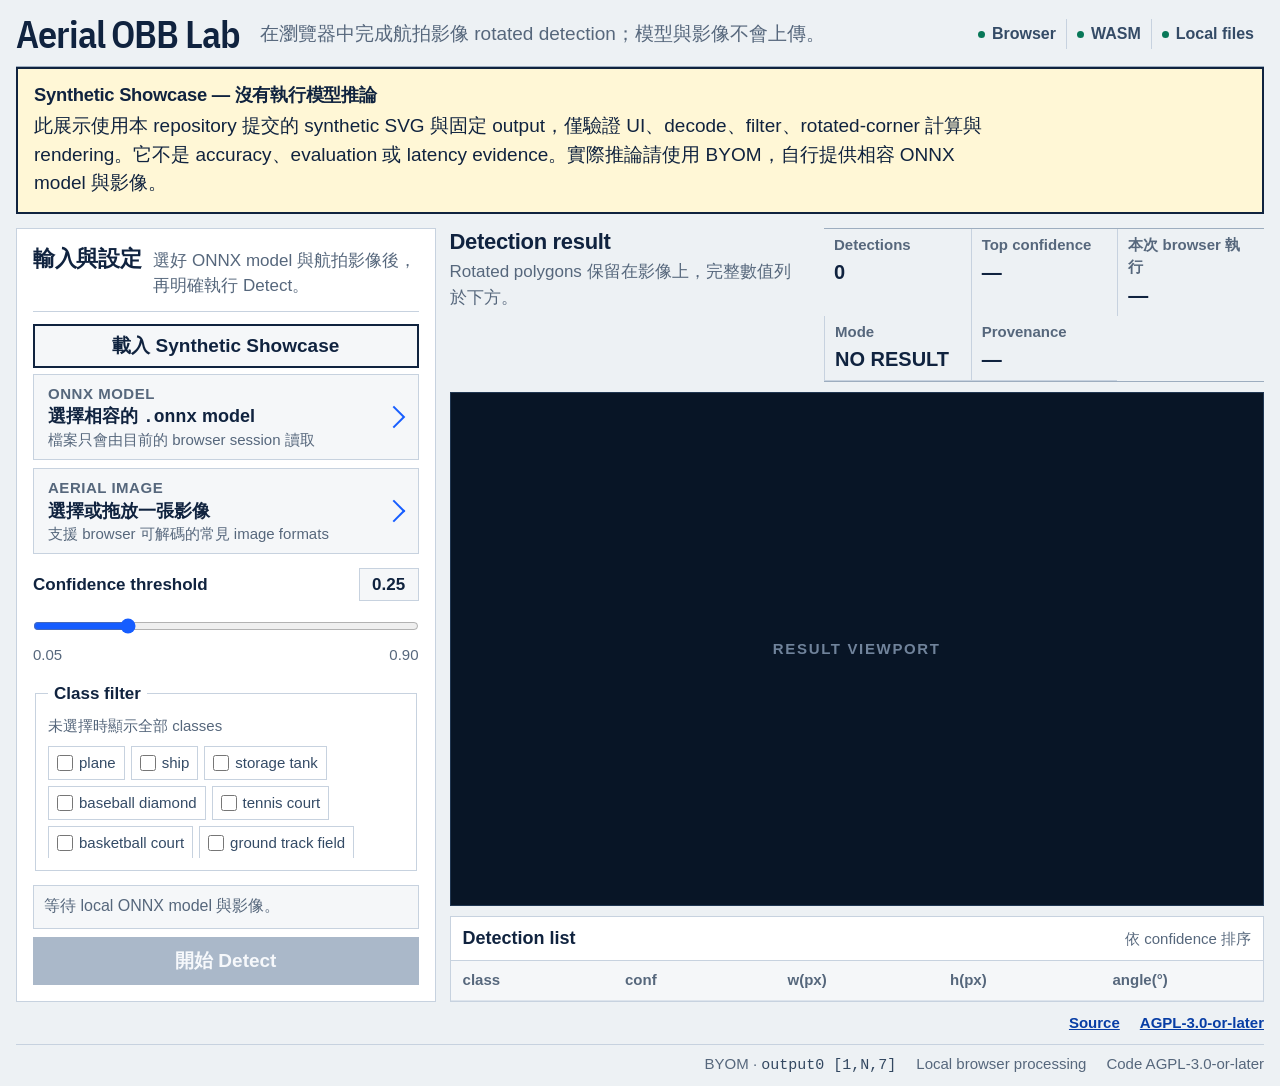
==== demo/web/index.html @ 816689e7 "feat: improve Pages keyboard and document semantics" ====
<!doctype html>
<html lang="zh-Hant-TW">
<head>
  <meta charset="utf-8" />
  <meta name="viewport" content="width=device-width, initial-scale=1" />
  <meta name="color-scheme" content="light" />
  <meta name="theme-color" content="#edf1f4" />
  <title>Aerial OBB Lab · Browser-native rotated detection</title>
  <link rel="stylesheet" href="style.css" />
</head>
<body>
<a class="skip-link" href="#mainContent">跳至主要工作區</a>
<div class="page-shell">
  <header class="product-header">
    <div class="product-copy">
      <h1>Aerial OBB Lab</h1>
      <p>在瀏覽器中完成航拍影像 rotated detection；模型與影像不會上傳。</p>
    </div>
    <ul class="trust-signals" aria-label="執行方式">
      <li><span aria-hidden="true"></span>Browser</li>
      <li><span aria-hidden="true"></span>WASM</li>
      <li><span aria-hidden="true"></span>Local files</li>
    </ul>
  </header>

  <section id="claimBoundary" class="claim-boundary" aria-labelledby="claimTitle">
    <h2 id="claimTitle">Synthetic Showcase — 沒有執行模型推論</h2>
    <p>此展示使用本 repository 提交的 synthetic SVG 與固定 output，僅驗證 UI、decode、filter、rotated-corner 計算與 rendering。它不是 accuracy、evaluation 或 latency evidence。實際推論請使用 BYOM，自行提供相容 ONNX model 與影像。</p>
  </section>

  <main id="mainContent" tabindex="-1">
    <section id="workbench" class="workbench" aria-label="OBB inference workbench">
      <aside id="controlRail" class="control-rail" aria-labelledby="controlsTitle">
        <div class="rail-heading">
          <h2 id="controlsTitle">輸入與設定</h2>
          <p>選好 ONNX model 與航拍影像後，再明確執行 Detect。</p>
        </div>

        <button id="showcaseBtn" type="button" aria-describedby="claimTitle">載入 Synthetic Showcase</button>

        <div class="file-stack">
          <label class="file-control model-picker" id="modelDrop" for="modelInput">
            <input type="file" id="modelInput" name="model" accept=".onnx,application/octet-stream" />
            <span class="file-kind">ONNX model</span>
            <strong id="modelLabel">選擇相容的 <code>.onnx</code> model</strong>
            <small>檔案只會由目前的 browser session 讀取</small>
          </label>

          <label class="file-control image-picker" id="fileDrop" for="fileInput">
            <input type="file" id="fileInput" name="image" accept="image/*" />
            <span class="file-kind">Aerial image</span>
            <strong id="fileLabel">選擇或拖放一張影像</strong>
            <small>支援 browser 可解碼的常見 image formats</small>
          </label>
        </div>

        <div class="control-block threshold-control">
          <div class="control-label-row">
            <label for="confSlider">Confidence threshold</label>
            <output id="confVal" for="confSlider">0.25</output>
          </div>
          <input
            type="range"
            id="confSlider"
            name="confidence"
            min="0.05"
            max="0.9"
            step="0.05"
            value="0.25"
          />
          <div class="range-scale" aria-hidden="true"><span>0.05</span><span>0.90</span></div>
        </div>

        <fieldset id="classFilter" class="class-filter">
          <legend>Class filter</legend>
          <p>未選擇時顯示全部 classes</p>
          <div id="classList" class="class-list"></div>
        </fieldset>

        <div class="action-zone">
          <p id="status" class="status" role="status" aria-live="polite">
            等待 local ONNX model 與影像。
          </p>
          <button id="runtimeRetryBtn" class="runtime-retry" type="button" hidden>
            重試載入 Browser runtime
          </button>
          <button id="detectBtn" type="button" disabled>開始 Detect</button>
        </div>
      </aside>

      <section id="resultWorkspace" class="result-workspace" aria-labelledby="resultTitle">
        <div class="result-heading">
          <div>
            <h2 id="resultTitle" tabindex="-1">Detection result</h2>
            <p>Rotated polygons 保留在影像上，完整數值列於下方。</p>
          </div>
          <dl class="result-summary" aria-label="Detection summary">
            <div>
              <dt>Detections</dt>
              <dd id="summaryCount">0</dd>
            </div>
            <div>
              <dt>Top confidence</dt>
              <dd id="summaryTop">—</dd>
            </div>
            <div>
              <dt>本次 browser 執行</dt>
              <dd id="runtimeValue">—</dd>
            </div>
            <div class="mode-entry">
              <dt>Mode</dt>
              <dd id="modeBadge">NO RESULT</dd>
            </div>
            <div class="mode-entry">
              <dt>Provenance</dt>
              <dd id="provenanceValue">—</dd>
            </div>
          </dl>
        </div>

        <div class="canvas-frame" id="canvasFrame">
          <canvas id="canvas" aria-label="Oriented detection result" aria-describedby="canvasDescription"></canvas>
          <p id="canvasDescription" class="visually-hidden">尚無 detection result。</p>
          <p class="canvas-empty" aria-hidden="true">RESULT VIEWPORT</p>
        </div>

        <section class="detections" aria-labelledby="tableTitle">
          <div class="table-heading">
            <h3 id="tableTitle">Detection list</h3>
            <span>依 confidence 排序</span>
          </div>
          <div class="table-scroll" tabindex="0" aria-label="Detection results table">
            <table id="resultsTable">
              <thead>
                <tr>
                  <th scope="col">class</th>
                  <th scope="col">conf</th>
                  <th scope="col">w(px)</th>
                  <th scope="col">h(px)</th>
                  <th scope="col">angle(°)</th>
                </tr>
              </thead>
              <tbody id="resultsBody"></tbody>
            </table>
          </div>
        </section>
      </section>
    </section>
  </main>

  <nav class="source-links" aria-label="Project links">
    <a href="https://github.com/kuotunyu/aerial-obb-lab">Source</a>
    <a href="https://github.com/kuotunyu/aerial-obb-lab/blob/main/LICENSE">AGPL-3.0-or-later</a>
  </nav>

  <footer>
    <span>BYOM · <code>output0 [1,N,7]</code></span>
    <span>Local browser processing</span>
    <span>Code AGPL-3.0-or-later</span>
  </footer>
</div>
<script src="obb.js"></script>
<script src="showcase-fixture.js"></script>
<script src="app.js"></script>
</body>
</html>
---- demo/web/style.css ----
@font-face {
  font-family: "IBM Plex Sans Condensed";
  src: url("fonts/IBMPlexSansCondensed-SemiBold.woff2") format("woff2");
  font-style: normal;
  font-weight: 600;
  font-display: swap;
}

:root {
  color-scheme: light;
  --font-body: 19px;
  --content-max: 1760px;
  --page: #edf1f4;
  --surface: #ffffff;
  --surface-muted: #f5f7f9;
  --ink: #10233f;
  --ink-secondary: #344b66;
  --muted: #56677c;
  --line: #c7d2df;
  --line-strong: #9dadbf;
  --canvas: #081526;
  --canvas-line: #203651;
  --accent: #165dff;
  --accent-hover: #0b4de1;
  --accent-soft: #eaf0ff;
  --accent-ink: #073da5;
  --running-line: #a9bde9;
  --running-ink: #17499f;
  --success: #087858;
  --success-soft: #e6f5ef;
  --success-line: #9ecfbe;
  --warning: #865700;
  --danger: #b42318;
  --danger-soft: #fff0ee;
  --danger-line: #efb0aa;
  --disabled: #aab8c9;
  --focus: #005fcc;
  --code-ink: #334861;
  --radius: 0;
  --radius-small: 0;
}

* {
  box-sizing: border-box;
}

html {
  background: var(--page);
}

body {
  margin: 0;
  color: var(--ink);
  background: var(--page);
  font-family: Aptos, "Segoe UI Variable", "Noto Sans TC", "Microsoft JhengHei", sans-serif;
  font-size: var(--font-body);
  line-height: 1.5;
  text-rendering: optimizeLegibility;
}

.skip-link {
  position: fixed;
  top: 0;
  left: 0;
  z-index: 10;
  width: 1px;
  height: 1px;
  padding: 0;
  margin: -1px;
  overflow: hidden;
  clip: rect(0 0 0 0);
  clip-path: inset(50%);
  white-space: nowrap;
}

.skip-link:focus-visible {
  width: auto;
  height: auto;
  padding: 10px 14px;
  margin: 0;
  overflow: visible;
  clip: auto;
  clip-path: none;
  outline: 3px solid var(--focus);
  outline-offset: 2px;
  background: var(--ink);
  color: var(--surface);
  font-weight: 750;
  text-decoration: none;
}

button,
input {
  font: inherit;
}

button,
label,
input[type="range"] {
  -webkit-tap-highlight-color: transparent;
}

code,
output,
td,
.trust-signals {
  font-variant-numeric: tabular-nums;
}

.page-shell {
  width: calc(100% - 32px);
  max-width: var(--content-max);
  margin: 0 auto;
  padding: 14px 0 10px;
}

.product-header {
  display: grid;
  grid-template-columns: max-content minmax(320px, 1fr) max-content;
  align-items: center;
  gap: 20px;
  padding: 0 0 12px;
  border-bottom: 1px solid var(--line-strong);
}

.claim-boundary {
  border: 2px solid var(--ink);
  background: #fff7d6;
  padding: 14px 16px;
  margin-bottom: 14px;
}

.claim-boundary h2 {
  margin: 0 0 6px;
  font-size: 1.15rem;
}

.claim-boundary p {
  margin: 0;
  max-width: 92ch;
}

.product-copy {
  display: contents;
}

.product-copy h1 {
  margin: 0;
  font-family: "IBM Plex Sans Condensed", "Arial Narrow", sans-serif;
  font-size: clamp(38px, 3vw, 42px);
  font-weight: 600;
  line-height: 1.05;
  letter-spacing: -0.028em;
}

.product-copy p {
  max-width: none;
  margin: 0;
  color: var(--muted);
  font-size: 19px;
  line-height: 1.4;
}

.trust-signals {
  display: flex;
  flex: 0 0 auto;
  gap: 0;
  padding: 0;
  margin: 0;
  list-style: none;
}

.trust-signals li {
  display: inline-flex;
  align-items: center;
  gap: 7px;
  min-height: 30px;
  padding: 2px 10px;
  border-left: 1px solid var(--line);
  border-radius: 0;
  background: transparent;
  color: var(--ink-secondary);
  font-size: 16px;
  font-weight: 720;
}

.trust-signals li:first-child {
  border-left: 0;
}

.trust-signals li span {
  width: 7px;
  height: 7px;
  border-radius: 50%;
  background: var(--success);
}

.workbench {
  display: grid;
  grid-template-columns: minmax(340px, 34fr) minmax(0, 66fr);
  align-items: stretch;
  gap: 14px;
  margin-top: 12px;
}

.control-rail {
  min-width: 0;
  padding: 16px;
  border: 1px solid var(--line);
  border-radius: var(--radius);
  background: var(--surface);
}

.rail-heading,
.result-heading,
.table-heading {
  display: flex;
  justify-content: space-between;
  gap: 18px;
}

.rail-heading {
  display: grid;
  grid-template-columns: max-content minmax(0, 1fr);
  align-items: baseline;
  gap: 12px;
  padding-bottom: 12px;
  border-bottom: 1px solid var(--line);
}

.rail-heading p {
  margin: 0;
}

h2,
h3,
p {
  margin-top: 0;
}

h2 {
  margin-bottom: 4px;
  font-size: 22px;
  font-weight: 780;
  line-height: 1.25;
  letter-spacing: -0.015em;
}

h3 {
  margin-bottom: 0;
  font-size: 18px;
  line-height: 1.3;
}

.rail-heading p,
.result-heading p {
  max-width: none;
  margin-bottom: 0;
  color: var(--muted);
  font-size: 17px;
}

.file-stack {
  display: grid;
  gap: 8px;
  margin-top: 6px;
}

#showcaseBtn {
  width: 100%;
  min-height: 44px;
  margin-top: 12px;
  border: 2px solid var(--ink);
  border-radius: 0;
  background: var(--surface-muted);
  color: var(--ink);
  font-weight: 780;
  cursor: pointer;
}

#showcaseBtn:hover {
  background: var(--accent-soft);
}

#showcaseBtn:focus-visible {
  outline: 3px solid var(--focus);
  outline-offset: 3px;
}

.file-control {
  position: relative;
  display: grid;
  min-height: 86px;
  padding: 6px 42px 6px 14px;
  overflow: hidden;
  border: 1px solid var(--line);
  border-radius: var(--radius-small);
  background: var(--surface-muted);
  cursor: pointer;
  align-content: center;
  row-gap: 1px;
  transition: border-color 140ms ease-out, background-color 140ms ease-out;
}

.file-control::after {
  position: absolute;
  top: 50%;
  right: 16px;
  width: 14px;
  height: 14px;
  border-top: 2px solid var(--accent);
  border-right: 2px solid var(--accent);
  content: "";
  transform: translateY(-50%) rotate(45deg);
}

.file-control:hover {
  border-color: var(--accent);
  background: #f0f4ff;
}

.file-control:focus-within {
  outline: 3px solid var(--focus);
  outline-offset: 3px;
}

.file-control.dragover {
  border-color: var(--accent);
  background: var(--accent-soft);
}

.file-control input {
  position: absolute;
  inset: 0;
  width: 100%;
  height: 100%;
  cursor: pointer;
  opacity: 0;
}

.file-kind {
  color: var(--muted);
  font-size: 15px;
  font-weight: 760;
  line-height: 1.3;
  letter-spacing: 0.035em;
  text-transform: uppercase;
}

.file-control strong {
  align-self: center;
  overflow: hidden;
  color: var(--ink);
  font-size: 18px;
  font-weight: 760;
  line-height: 1.35;
  text-overflow: ellipsis;
  white-space: nowrap;
}

.file-control small {
  color: var(--muted);
  font-size: 15px;
  line-height: 1.3;
}

.control-block,
.class-filter {
  margin-top: 14px;
}

.control-label-row {
  display: flex;
  align-items: baseline;
  justify-content: space-between;
  gap: 16px;
}

.control-label-row label,
.class-filter legend {
  color: var(--ink);
  font-size: 17px;
  font-weight: 750;
}

#confVal {
  min-width: 60px;
  padding: 3px 8px;
  border: 1px solid var(--line);
  border-radius: 0;
  background: var(--surface-muted);
  text-align: center;
  font-size: 17px;
  font-weight: 780;
}

input[type="range"] {
  display: block;
  width: 100%;
  min-height: 44px;
  margin: 3px 0 -4px;
  accent-color: var(--accent);
}

input[type="range"]:focus-visible {
  outline: 3px solid var(--focus);
  outline-offset: 2px;
  border-radius: 0;
}

.range-scale {
  display: flex;
  justify-content: space-between;
  color: var(--muted);
  font-size: 15px;
}

.class-filter {
  min-width: 0;
  padding: 10px 12px 12px;
  border: 1px solid var(--line);
  border-radius: var(--radius-small);
}

.class-filter legend {
  padding: 0 6px;
}

.class-filter > p {
  margin: -1px 0 8px;
  color: var(--muted);
  font-size: 15px;
}

.class-list {
  display: flex;
  flex-wrap: wrap;
  gap: 6px;
  max-height: 112px;
  overflow-y: auto;
  scrollbar-gutter: stable;
}

.class-list label {
  position: relative;
  display: inline-flex;
  align-items: center;
  min-height: 34px;
  padding: 4px 8px;
  border: 1px solid var(--line);
  border-radius: 0;
  color: var(--ink-secondary);
  font-size: 15px;
  cursor: pointer;
}

.class-list label:has(input:checked) {
  border-color: var(--accent);
  background: var(--accent-soft);
  color: var(--accent-ink);
  font-weight: 720;
}

.class-list input {
  width: 16px;
  height: 16px;
  margin: 0 6px 0 0;
  accent-color: var(--accent);
}

.class-list input:focus-visible {
  outline: 2px solid var(--focus);
  outline-offset: 2px;
}

.action-zone {
  margin-top: 14px;
}

.status {
  min-height: 44px;
  margin-bottom: 8px;
  padding: 8px 10px;
  border: 1px solid var(--line);
  border-radius: var(--radius-small);
  background: var(--surface-muted);
  color: var(--muted);
  font-size: 16px;
}

.status[data-kind="running"] {
  border-color: var(--running-line);
  background: var(--accent-soft);
  color: var(--running-ink);
}

.status[data-kind="success"] {
  border-color: var(--success-line);
  background: var(--success-soft);
  color: var(--success);
}

.status[data-kind="error"] {
  border-color: var(--danger-line);
  background: var(--danger-soft);
  color: var(--danger);
}

.runtime-retry {
  width: 100%;
  min-height: 44px;
  margin-bottom: 8px;
  border: 1px solid var(--accent);
  border-radius: var(--radius-small);
  background: var(--surface);
  color: var(--accent-ink);
  font-weight: 700;
  cursor: pointer;
}

.runtime-retry:hover {
  background: var(--accent-soft);
}

.runtime-retry:focus-visible {
  outline: 3px solid var(--focus);
  outline-offset: 3px;
}

#detectBtn {
  width: 100%;
  min-height: 48px;
  border: 0;
  border-radius: var(--radius-small);
  background: var(--accent);
  color: #ffffff;
  font-size: 19px;
  font-weight: 780;
  cursor: pointer;
  transition: background-color 140ms ease-out;
}

#detectBtn:hover:not(:disabled) {
  background: var(--accent-hover);
}

#detectBtn:focus-visible {
  outline: 3px solid var(--focus);
  outline-offset: 3px;
}

#detectBtn:disabled {
  background: var(--disabled);
  color: #f6f8fb;
  cursor: not-allowed;
}

.result-workspace {
  display: flex;
  flex-direction: column;
  min-width: 0;
}

.result-heading {
  min-height: 64px;
  align-items: flex-start;
  padding: 0 0 10px;
}

.result-summary {
  display: grid;
  grid-template-columns: repeat(3, minmax(110px, 1fr));
  min-width: min(100%, 440px);
  margin: 0;
  border-top: 1px solid var(--line-strong);
  border-bottom: 1px solid var(--line-strong);
}

.result-summary div {
  padding: 5px 10px 6px;
}

.result-summary div + div {
  border-left: 1px solid var(--line);
}

.mode-entry {
  border-bottom: 1px solid var(--line);
  padding-bottom: 14px;
}

.result-summary dt {
  color: var(--muted);
  font-size: 15px;
  font-weight: 680;
}

.result-summary dd {
  margin: 1px 0 0;
  font-size: 20px;
  font-weight: 790;
}

.canvas-frame {
  position: relative;
  display: grid;
  flex: 1 1 auto;
  min-height: 410px;
  overflow: hidden;
  border: 1px solid var(--canvas-line);
  border-radius: var(--radius);
  background: var(--canvas);
  place-items: center;
}

.canvas-frame.has-results canvas {
  animation: result-reveal 320ms cubic-bezier(0.16, 1, 0.3, 1);
}

@keyframes result-reveal {
  from {
    clip-path: inset(0 100% 0 0);
  }

  to {
    clip-path: inset(0);
  }
}

canvas {
  position: relative;
  z-index: 1;
  display: block;
  width: 100%;
  height: auto;
  min-height: 410px;
  background: transparent;
}

.visually-hidden {
  position: absolute;
  width: 1px;
  height: 1px;
  padding: 0;
  margin: -1px;
  overflow: hidden;
  clip: rect(0 0 0 0);
  clip-path: inset(50%);
  white-space: nowrap;
  border: 0;
}

.canvas-empty {
  position: absolute;
  inset: 50% auto auto 50%;
  margin: 0;
  color: #70839b;
  font-size: 15px;
  font-weight: 750;
  letter-spacing: 0.11em;
  transform: translate(-50%, -50%);
}

.canvas-frame:has(canvas[width]:not([width="300"])) .canvas-empty {
  display: none;
}

.detections {
  margin-top: 10px;
  overflow: hidden;
  border: 1px solid var(--line);
  border-radius: var(--radius);
  background: var(--surface);
}

.table-heading {
  align-items: baseline;
  padding: 10px 12px;
  border-bottom: 1px solid var(--line);
}

.table-heading span {
  color: var(--muted);
  font-size: 15px;
}

.table-scroll {
  max-height: 280px;
  overflow: auto;
}

.table-scroll:focus-visible {
  outline: 3px solid var(--focus);
  outline-offset: -3px;
}

table {
  width: 100%;
  border-collapse: collapse;
  font-size: 17px;
  white-space: nowrap;
}

th,
td {
  min-width: 92px;
  padding: 8px 12px;
  border-bottom: 1px solid #dde4ec;
  text-align: left;
}

th {
  position: sticky;
  top: 0;
  z-index: 2;
  background: var(--surface-muted);
  color: var(--muted);
  font-size: 15px;
  font-weight: 760;
}

tbody tr:last-child td {
  border-bottom: 0;
}

tbody tr:nth-child(even) {
  background: #f8fafb;
}

footer {
  display: flex;
  flex-wrap: wrap;
  gap: 8px 20px;
  justify-content: flex-end;
  margin-top: 10px;
  padding: 8px 0 0;
  border-top: 1px solid var(--line);
  color: var(--muted);
  font-size: 15px;
}

.source-links {
  display: flex;
  flex-wrap: wrap;
  gap: 8px 20px;
  justify-content: flex-end;
  margin-top: 10px;
  color: var(--muted);
  font-size: 15px;
}

.source-links a {
  color: var(--accent-ink);
  font-weight: 720;
}

.source-links a:focus-visible {
  outline: 3px solid var(--focus);
  outline-offset: 3px;
}

footer code {
  color: var(--code-ink);
  font-family: Consolas, "Cascadia Mono", monospace;
}

@media (max-width: 1100px) {
  .result-heading {
    display: block;
  }

  .result-summary {
    width: 100%;
    margin-top: 12px;
  }
}

@media (max-width: 900px) {
  .page-shell {
    width: calc(100% - 20px);
    padding-top: 10px;
  }

  .product-header {
    display: block;
    padding-bottom: 12px;
  }

  .product-copy {
    display: block;
  }

  .product-copy h1 {
    font-size: 36px;
  }

  .product-copy p {
    font-size: 18px;
  }

  .trust-signals {
    margin-top: 10px;
  }

  .workbench {
    grid-template-columns: minmax(0, 1fr);
    gap: 14px;
    margin-top: 12px;
  }

  .result-workspace {
    display: block;
  }

  .control-rail {
    width: 100%;
    padding: 14px;
  }

  .result-heading {
    min-height: 0;
  }

  .canvas-frame,
  canvas {
    min-height: 320px;
  }

  footer {
    justify-content: flex-start;
  }
}

@media (max-width: 560px) {
  .page-shell {
    width: calc(100% - 16px);
  }

  .trust-signals {
    flex-wrap: wrap;
  }

  .result-summary {
    grid-template-columns: 1fr 1fr;
  }

  .result-summary div:last-child {
    grid-column: 1 / -1;
    border-top: 1px solid var(--line);
    border-left: 0;
  }

  .source-links {
    justify-content: flex-start;
  }

  .canvas-frame,
  canvas {
    min-height: 250px;
  }
}

@media (prefers-reduced-motion: reduce) {
  *,
  *::before,
  *::after {
    scroll-behavior: auto !important;
    transition-duration: 0.01ms !important;
  }

  .canvas-frame.has-results canvas {
    animation: none;
  }
}
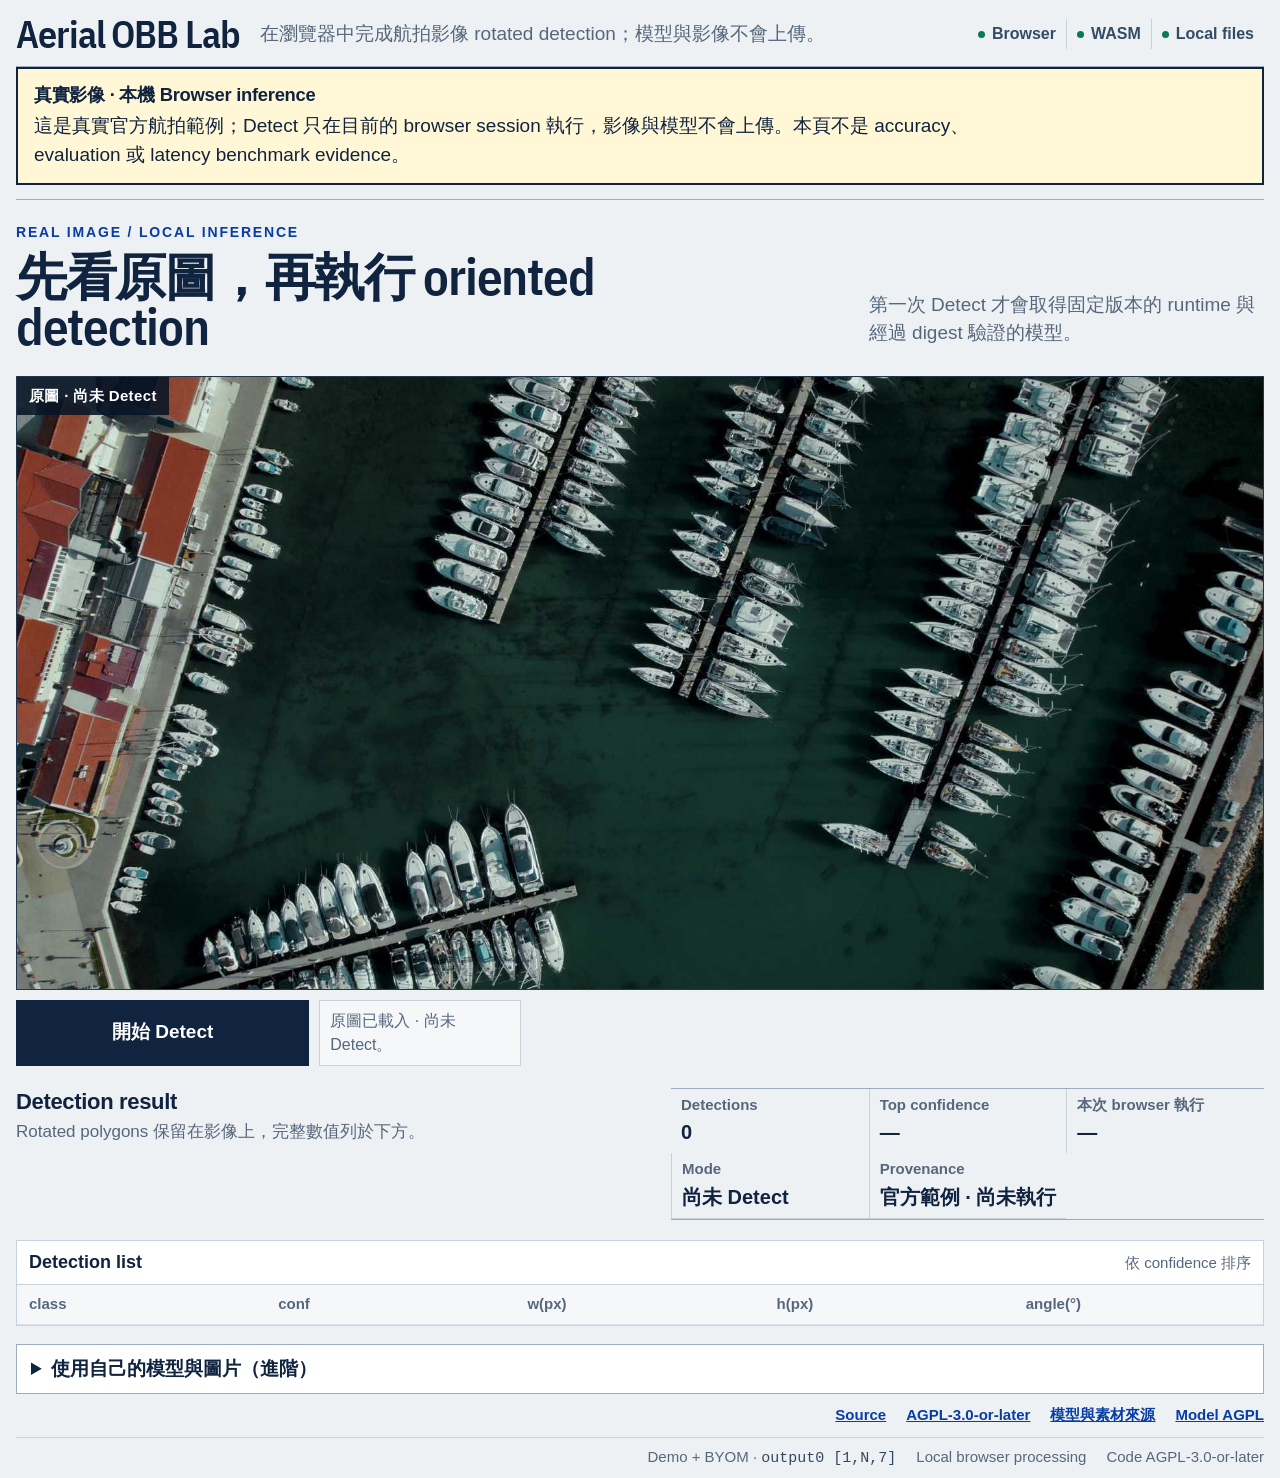
==== commit eec569b3: "feat: add real-image browser OBB demo" ====
--- a/demo/web/index.html
+++ b/demo/web/index.html
@@ -24,20 +24,101 @@
   </header>
 
   <section id="claimBoundary" class="claim-boundary" aria-labelledby="claimTitle">
-    <h2 id="claimTitle">Synthetic Showcase — 沒有執行模型推論</h2>
-    <p>此展示使用本 repository 提交的 synthetic SVG 與固定 output，僅驗證 UI、decode、filter、rotated-corner 計算與 rendering。它不是 accuracy、evaluation 或 latency evidence。實際推論請使用 BYOM，自行提供相容 ONNX model 與影像。</p>
+    <h2 id="claimTitle">真實影像 · 本機 Browser inference</h2>
+    <p>這是真實官方航拍範例；Detect 只在目前的 browser session 執行，影像與模型不會上傳。本頁不是 accuracy、evaluation 或 latency benchmark evidence。</p>
   </section>
 
   <main id="mainContent" tabindex="-1">
-    <section id="workbench" class="workbench" aria-label="OBB inference workbench">
-      <aside id="controlRail" class="control-rail" aria-labelledby="controlsTitle">
+    <section class="demo-intro" aria-labelledby="demoTitle">
+      <div>
+        <p class="eyebrow">REAL IMAGE / LOCAL INFERENCE</p>
+        <h2 id="demoTitle">先看原圖，再執行 oriented detection</h2>
+      </div>
+      <p>第一次 Detect 才會取得固定版本的 runtime 與經過 digest 驗證的模型。</p>
+    </section>
+
+    <figure id="demoFigure" class="demo-figure">
+      <figcaption id="demoFigureLabel">原圖 · 尚未 Detect</figcaption>
+      <img
+        id="demoOriginalImage"
+        src="samples/boats.jpg"
+        width="1920"
+        height="1080"
+        alt="海面與碼頭附近的多艘船隻航拍影像"
+      />
+    </figure>
+
+    <div class="demo-action-zone">
+      <button id="demoDetectBtn" type="button" aria-describedby="claimTitle">開始 Detect</button>
+      <button id="viewToggleBtn" class="secondary-action" type="button" hidden>查看原圖</button>
+      <p id="status" class="status" role="status" aria-live="polite">原圖已載入 · 尚未 Detect。</p>
+      <button id="runtimeRetryBtn" class="runtime-retry" type="button" hidden>
+        重試載入 Browser runtime
+      </button>
+    </div>
+
+    <section id="resultWorkspace" class="result-workspace" aria-labelledby="resultTitle">
+      <div class="result-heading">
+        <div>
+          <h2 id="resultTitle" tabindex="-1">Detection result</h2>
+          <p>Rotated polygons 保留在影像上，完整數值列於下方。</p>
+        </div>
+        <dl class="result-summary" aria-label="Detection summary">
+          <div><dt>Detections</dt><dd id="summaryCount">0</dd></div>
+          <div><dt>Top confidence</dt><dd id="summaryTop">—</dd></div>
+          <div><dt>本次 browser 執行</dt><dd id="runtimeValue">—</dd></div>
+          <div class="mode-entry"><dt>Mode</dt><dd id="modeBadge">尚未 Detect</dd></div>
+          <div class="mode-entry"><dt>Provenance</dt><dd id="provenanceValue">官方範例 · 尚未執行</dd></div>
+        </dl>
+      </div>
+
+      <div class="canvas-frame" id="canvasFrame" hidden>
+        <canvas id="canvas" aria-label="Oriented detection result" aria-describedby="canvasDescription"></canvas>
+        <p id="canvasDescription" class="visually-hidden">尚無 detection result。</p>
+      </div>
+
+      <div id="resultControls" class="result-controls" hidden>
+        <div class="control-block threshold-control">
+          <div class="control-label-row">
+            <label for="confSlider">Confidence threshold</label>
+            <output id="confVal" for="confSlider">0.25</output>
+          </div>
+          <input id="confSlider" name="confidence" type="range" min="0.05" max="0.9" step="0.05" value="0.25" />
+          <div class="range-scale" aria-hidden="true"><span>0.05</span><span>0.90</span></div>
+        </div>
+        <fieldset id="classFilter" class="class-filter">
+          <legend>Class filter</legend>
+          <p>未選擇時顯示全部 classes</p>
+          <div id="classList" class="class-list"></div>
+        </fieldset>
+      </div>
+
+      <section class="detections" aria-labelledby="tableTitle">
+        <div class="table-heading">
+          <h3 id="tableTitle">Detection list</h3>
+          <span>依 confidence 排序</span>
+        </div>
+        <div class="table-scroll" tabindex="0" aria-label="Detection results table">
+          <table id="resultsTable">
+            <thead>
+              <tr>
+                <th scope="col">class</th><th scope="col">conf</th><th scope="col">w(px)</th>
+                <th scope="col">h(px)</th><th scope="col">angle(°)</th>
+              </tr>
+            </thead>
+            <tbody id="resultsBody"></tbody>
+          </table>
+        </div>
+      </section>
+    </section>
+
+    <details id="byomPanel" class="byom-panel">
+      <summary>使用自己的模型與圖片（進階）</summary>
+      <div id="controlRail" class="control-rail" aria-labelledby="controlsTitle">
         <div class="rail-heading">
-          <h2 id="controlsTitle">輸入與設定</h2>
-          <p>選好 ONNX model 與航拍影像後，再明確執行 Detect。</p>
+          <h2 id="controlsTitle">BYOM 本機輸入</h2>
+          <p>使用相同 preprocess、decode、filter 與 oriented rendering pipeline。</p>
         </div>
-
-        <button id="showcaseBtn" type="button" aria-describedby="claimTitle">載入 Synthetic Showcase</button>
-
         <div class="file-stack">
           <label class="file-control model-picker" id="modelDrop" for="modelInput">
             <input type="file" id="modelInput" name="model" accept=".onnx,application/octet-stream" />
@@ -45,7 +126,6 @@
             <strong id="modelLabel">選擇相容的 <code>.onnx</code> model</strong>
             <small>檔案只會由目前的 browser session 讀取</small>
           </label>
-
           <label class="file-control image-picker" id="fileDrop" for="fileInput">
             <input type="file" id="fileInput" name="image" accept="image/*" />
             <span class="file-kind">Aerial image</span>
@@ -53,114 +133,26 @@
             <small>支援 browser 可解碼的常見 image formats</small>
           </label>
         </div>
-
-        <div class="control-block threshold-control">
-          <div class="control-label-row">
-            <label for="confSlider">Confidence threshold</label>
-            <output id="confVal" for="confSlider">0.25</output>
-          </div>
-          <input
-            type="range"
-            id="confSlider"
-            name="confidence"
-            min="0.05"
-            max="0.9"
-            step="0.05"
-            value="0.25"
-          />
-          <div class="range-scale" aria-hidden="true"><span>0.05</span><span>0.90</span></div>
-        </div>
-
-        <fieldset id="classFilter" class="class-filter">
-          <legend>Class filter</legend>
-          <p>未選擇時顯示全部 classes</p>
-          <div id="classList" class="class-list"></div>
-        </fieldset>
-
-        <div class="action-zone">
-          <p id="status" class="status" role="status" aria-live="polite">
-            等待 local ONNX model 與影像。
-          </p>
-          <button id="runtimeRetryBtn" class="runtime-retry" type="button" hidden>
-            重試載入 Browser runtime
-          </button>
-          <button id="detectBtn" type="button" disabled>開始 Detect</button>
-        </div>
-      </aside>
-
-      <section id="resultWorkspace" class="result-workspace" aria-labelledby="resultTitle">
-        <div class="result-heading">
-          <div>
-            <h2 id="resultTitle" tabindex="-1">Detection result</h2>
-            <p>Rotated polygons 保留在影像上，完整數值列於下方。</p>
-          </div>
-          <dl class="result-summary" aria-label="Detection summary">
-            <div>
-              <dt>Detections</dt>
-              <dd id="summaryCount">0</dd>
-            </div>
-            <div>
-              <dt>Top confidence</dt>
-              <dd id="summaryTop">—</dd>
-            </div>
-            <div>
-              <dt>本次 browser 執行</dt>
-              <dd id="runtimeValue">—</dd>
-            </div>
-            <div class="mode-entry">
-              <dt>Mode</dt>
-              <dd id="modeBadge">NO RESULT</dd>
-            </div>
-            <div class="mode-entry">
-              <dt>Provenance</dt>
-              <dd id="provenanceValue">—</dd>
-            </div>
-          </dl>
-        </div>
-
-        <div class="canvas-frame" id="canvasFrame">
-          <canvas id="canvas" aria-label="Oriented detection result" aria-describedby="canvasDescription"></canvas>
-          <p id="canvasDescription" class="visually-hidden">尚無 detection result。</p>
-          <p class="canvas-empty" aria-hidden="true">RESULT VIEWPORT</p>
-        </div>
-
-        <section class="detections" aria-labelledby="tableTitle">
-          <div class="table-heading">
-            <h3 id="tableTitle">Detection list</h3>
-            <span>依 confidence 排序</span>
-          </div>
-          <div class="table-scroll" tabindex="0" aria-label="Detection results table">
-            <table id="resultsTable">
-              <thead>
-                <tr>
-                  <th scope="col">class</th>
-                  <th scope="col">conf</th>
-                  <th scope="col">w(px)</th>
-                  <th scope="col">h(px)</th>
-                  <th scope="col">angle(°)</th>
-                </tr>
-              </thead>
-              <tbody id="resultsBody"></tbody>
-            </table>
-          </div>
-        </section>
-      </section>
-    </section>
+        <button id="detectBtn" type="button" disabled>執行 BYOM Detect</button>
+      </div>
+    </details>
   </main>
 
   <nav class="source-links" aria-label="Project links">
     <a href="https://github.com/kuotunyu/aerial-obb-lab">Source</a>
     <a href="https://github.com/kuotunyu/aerial-obb-lab/blob/main/LICENSE">AGPL-3.0-or-later</a>
+    <a href="THIRD_PARTY_NOTICES.md">模型與素材來源</a>
+    <a href="third_party/ULTRALYTICS-AGPL-3.0.txt">Model AGPL</a>
   </nav>
 
   <footer>
-    <span>BYOM · <code>output0 [1,N,7]</code></span>
+    <span>Demo + BYOM · <code>output0 [1,N,7]</code></span>
     <span>Local browser processing</span>
     <span>Code AGPL-3.0-or-later</span>
   </footer>
 </div>
 <script src="obb.js"></script>
-<script src="showcase-fixture.js"></script>
+<script src="demo-assets.js"></script>
 <script src="app.js"></script>
 </body>
 </html>
--- a/demo/web/style.css
+++ b/demo/web/style.css
@@ -44,6 +44,10 @@
   box-sizing: border-box;
 }
 
+[hidden] {
+  display: none !important;
+}
+
 html {
   background: var(--page);
 }
@@ -203,6 +207,83 @@
   margin-top: 12px;
 }
 
+.demo-intro {
+  display: grid;
+  grid-template-columns: minmax(0, 1.35fr) minmax(280px, 0.65fr);
+  align-items: end;
+  gap: 32px;
+  padding: 22px 0 12px;
+  border-top: 1px solid var(--line-strong);
+}
+
+.demo-intro h2,
+.demo-intro p {
+  margin: 0;
+}
+
+.demo-intro h2 {
+  max-width: 24ch;
+  font-family: "IBM Plex Sans Condensed", "Arial Narrow", sans-serif;
+  font-size: clamp(30px, 4vw, 56px);
+  font-weight: 600;
+  line-height: 0.98;
+  letter-spacing: -0.025em;
+}
+
+.demo-intro > p {
+  padding-bottom: 4px;
+  color: var(--muted);
+}
+
+.eyebrow {
+  margin-bottom: 8px !important;
+  color: var(--accent-ink);
+  font-size: 14px;
+  font-weight: 800;
+  letter-spacing: 0.13em;
+}
+
+.demo-figure {
+  position: relative;
+  margin: 12px 0 0;
+  overflow: hidden;
+  border: 1px solid var(--canvas-line);
+  background: var(--canvas);
+}
+
+.demo-figure figcaption {
+  position: absolute;
+  top: 0;
+  left: 0;
+  z-index: 2;
+  padding: 8px 12px;
+  background: rgba(8, 21, 38, 0.88);
+  color: #ffffff;
+  font-size: 15px;
+  font-weight: 760;
+  letter-spacing: 0.025em;
+}
+
+.demo-figure img {
+  display: block;
+  width: 100%;
+  height: auto;
+  max-height: 68vh;
+  object-fit: cover;
+}
+
+.demo-action-zone {
+  display: grid;
+  grid-template-columns: minmax(210px, 0.8fr) minmax(170px, 0.55fr) minmax(320px, 2fr);
+  gap: 10px;
+  align-items: stretch;
+  margin: 10px 0 22px;
+}
+
+.demo-action-zone .status {
+  margin: 0;
+}
+
 .control-rail {
   min-width: 0;
   padding: 16px;
@@ -266,25 +347,40 @@
   margin-top: 6px;
 }
 
-#showcaseBtn {
+#demoDetectBtn,
+.secondary-action {
   width: 100%;
-  min-height: 44px;
-  margin-top: 12px;
+  min-height: 52px;
   border: 2px solid var(--ink);
   border-radius: 0;
+  background: var(--ink);
+  color: #ffffff;
+  font-weight: 780;
+  cursor: pointer;
+}
+
+.secondary-action {
   background: var(--surface-muted);
   color: var(--ink);
-  font-weight: 780;
-  cursor: pointer;
-}
-
-#showcaseBtn:hover {
+}
+
+#demoDetectBtn:hover:not(:disabled),
+.secondary-action:hover {
+  border-color: var(--accent);
   background: var(--accent-soft);
-}
-
-#showcaseBtn:focus-visible {
+  color: var(--accent-ink);
+}
+
+#demoDetectBtn:focus-visible,
+.secondary-action:focus-visible {
   outline: 3px solid var(--focus);
   outline-offset: 3px;
+}
+
+#demoDetectBtn:disabled {
+  border-color: var(--disabled);
+  background: var(--disabled);
+  cursor: wait;
 }
 
 .file-control {
@@ -561,6 +657,53 @@
   min-width: 0;
 }
 
+.result-controls {
+  display: grid;
+  grid-template-columns: minmax(260px, 0.7fr) minmax(0, 1.3fr);
+  gap: 14px;
+  margin-top: 12px;
+  padding: 12px;
+  border: 1px solid var(--line);
+  background: var(--surface);
+}
+
+.result-controls .control-block,
+.result-controls .class-filter {
+  margin-top: 0;
+}
+
+.byom-panel {
+  margin-top: 18px;
+  border: 1px solid var(--line-strong);
+  background: var(--surface);
+}
+
+.byom-panel summary {
+  min-height: 48px;
+  padding: 10px 14px;
+  color: var(--ink);
+  font-weight: 780;
+  cursor: pointer;
+}
+
+.byom-panel summary:focus-visible {
+  outline: 3px solid var(--focus);
+  outline-offset: 3px;
+}
+
+.byom-panel .control-rail {
+  display: grid;
+  grid-template-columns: minmax(220px, 0.65fr) minmax(0, 1.35fr) minmax(180px, 0.45fr);
+  gap: 14px;
+  align-items: end;
+  border: 0;
+  border-top: 1px solid var(--line);
+}
+
+.byom-panel .file-stack {
+  grid-template-columns: 1fr 1fr;
+}
+
 .result-heading {
   min-height: 64px;
   align-items: flex-start;
@@ -808,6 +951,21 @@
     margin-top: 12px;
   }
 
+  .demo-intro,
+  .demo-action-zone,
+  .result-controls,
+  .byom-panel .control-rail {
+    grid-template-columns: minmax(0, 1fr);
+  }
+
+  .demo-figure img {
+    max-height: none;
+  }
+
+  .byom-panel .file-stack {
+    grid-template-columns: minmax(0, 1fr);
+  }
+
   .result-workspace {
     display: block;
   }
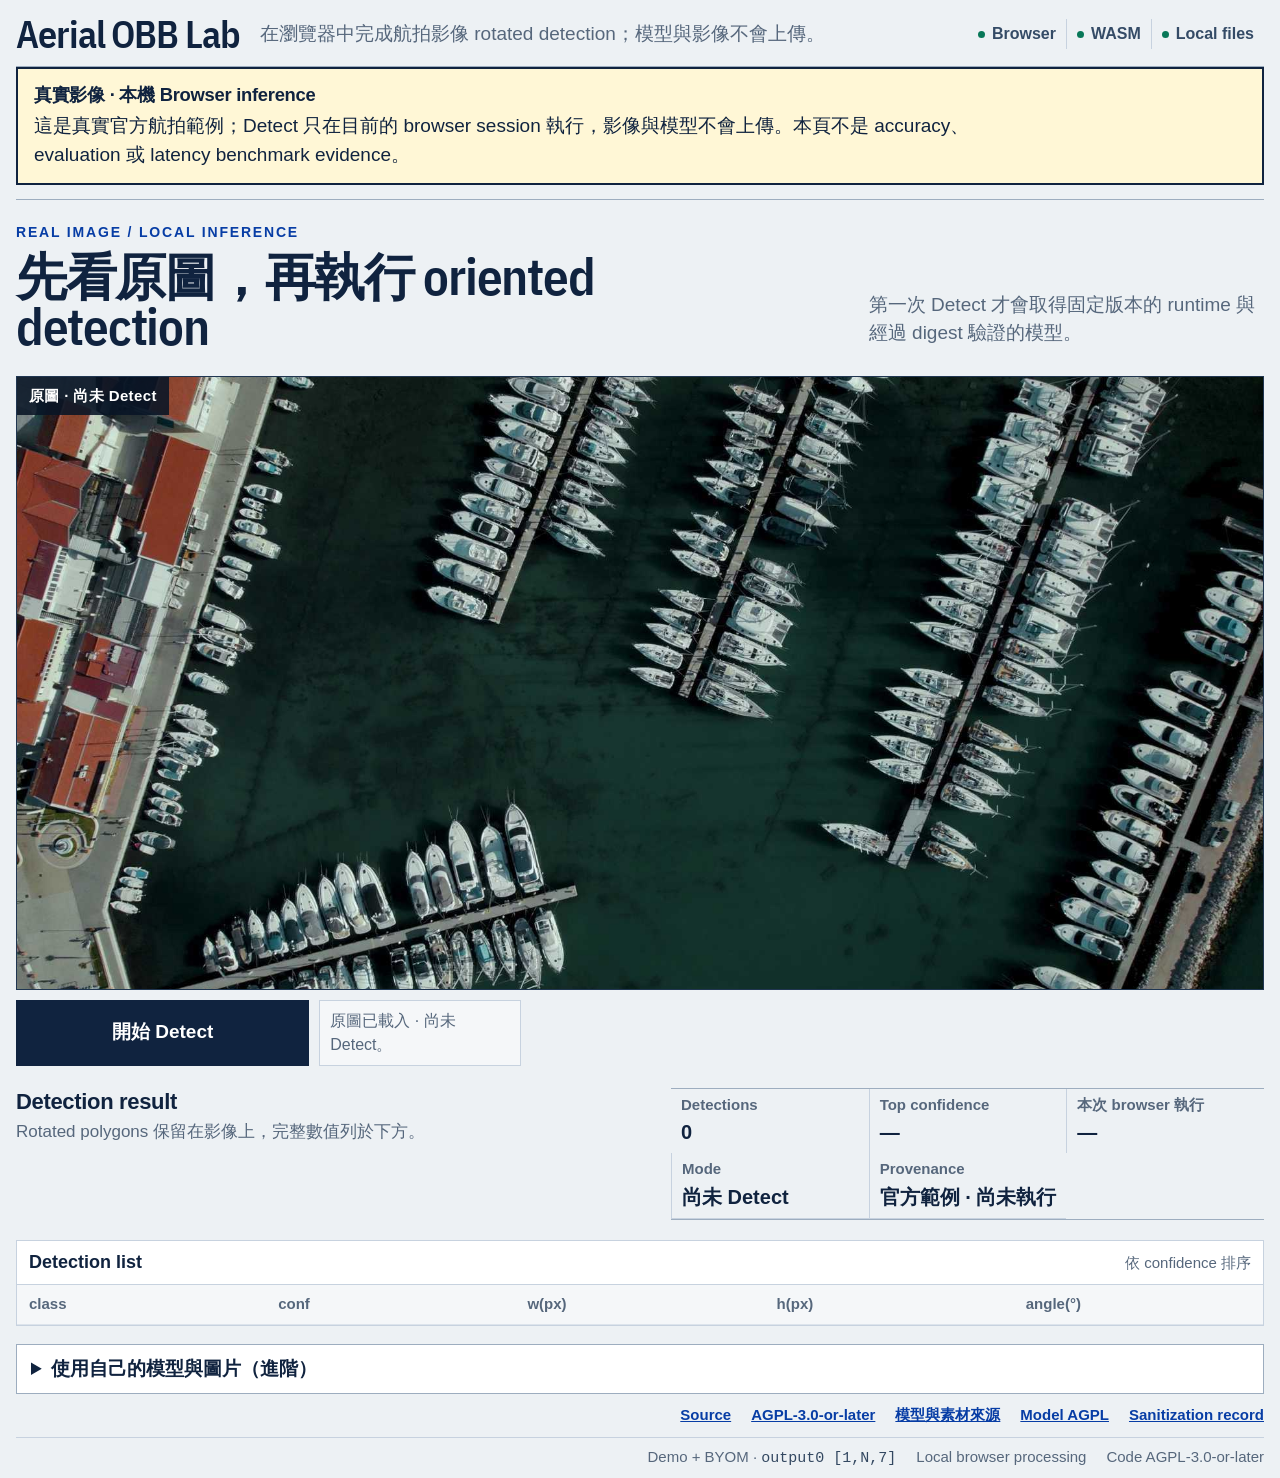
==== commit b6a4cd61: "fix: harden live demo recovery and accessibility" ====
--- a/demo/web/index.html
+++ b/demo/web/index.html
@@ -143,6 +143,7 @@
     <a href="https://github.com/kuotunyu/aerial-obb-lab/blob/main/LICENSE">AGPL-3.0-or-later</a>
     <a href="THIRD_PARTY_NOTICES.md">模型與素材來源</a>
     <a href="third_party/ULTRALYTICS-AGPL-3.0.txt">Model AGPL</a>
+    <a href="third_party/yolo26n-obb-privacy-sanitization.json">Sanitization record</a>
   </nav>
 
   <footer>
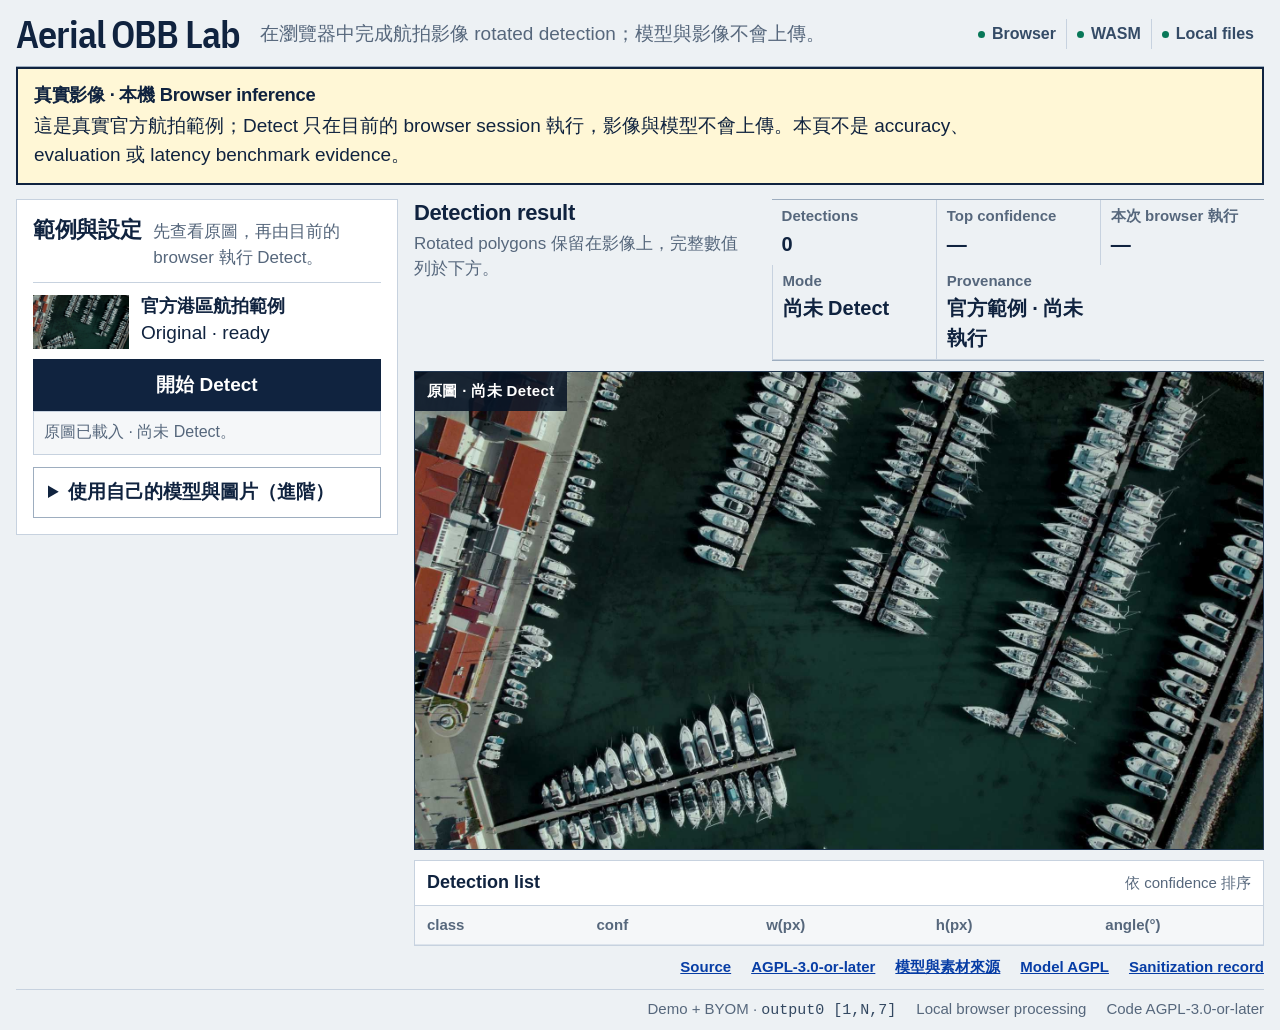
==== commit 9fac587f: "feat: restore compact OBB workbench layout" ====
--- a/demo/web/index.html
+++ b/demo/web/index.html
@@ -29,113 +29,101 @@
   </section>
 
   <main id="mainContent" tabindex="-1">
-    <section class="demo-intro" aria-labelledby="demoTitle">
-      <div>
-        <p class="eyebrow">REAL IMAGE / LOCAL INFERENCE</p>
-        <h2 id="demoTitle">先看原圖，再執行 oriented detection</h2>
-      </div>
-      <p>第一次 Detect 才會取得固定版本的 runtime 與經過 digest 驗證的模型。</p>
-    </section>
-
-    <figure id="demoFigure" class="demo-figure">
-      <figcaption id="demoFigureLabel">原圖 · 尚未 Detect</figcaption>
-      <img
-        id="demoOriginalImage"
-        src="samples/boats.jpg"
-        width="1920"
-        height="1080"
-        alt="海面與碼頭附近的多艘船隻航拍影像"
-      />
-    </figure>
-
-    <div class="demo-action-zone">
-      <button id="demoDetectBtn" type="button" aria-describedby="claimTitle">開始 Detect</button>
-      <button id="viewToggleBtn" class="secondary-action" type="button" hidden>查看原圖</button>
-      <p id="status" class="status" role="status" aria-live="polite">原圖已載入 · 尚未 Detect。</p>
-      <button id="runtimeRetryBtn" class="runtime-retry" type="button" hidden>
-        重試載入 Browser runtime
-      </button>
+    <div id="workbench" class="workbench">
+      <aside id="controlRail" class="control-rail" aria-labelledby="controlsTitle">
+        <div class="rail-heading">
+          <h2 id="controlsTitle">範例與設定</h2>
+          <p>先查看原圖，再由目前的 browser 執行 Detect。</p>
+        </div>
+        <article id="sampleCard" class="sample-card" aria-labelledby="sampleTitle">
+          <img id="sampleThumbnail" src="samples/boats.jpg" alt="" aria-hidden="true" />
+          <div><h3 id="sampleTitle">官方港區航拍範例</h3><p id="sampleState">Original · ready</p></div>
+          <button id="demoDetectBtn" type="button" aria-describedby="claimTitle">開始 Detect</button>
+          <button id="viewToggleBtn" class="secondary-action" type="button" hidden>查看原圖</button>
+        </article>
+        <p id="status" class="status" role="status" aria-live="polite">原圖已載入 · 尚未 Detect。</p>
+        <button id="runtimeRetryBtn" class="runtime-retry" type="button" hidden>重試載入 Browser runtime</button>
+        <div id="resultControls" class="result-controls" hidden>
+          <div class="control-block threshold-control">
+            <div class="control-label-row">
+              <label for="confSlider">Confidence threshold</label>
+              <output id="confVal" for="confSlider">0.25</output>
+            </div>
+            <input id="confSlider" name="confidence" type="range" min="0.05" max="0.9" step="0.05" value="0.25" />
+            <div class="range-scale" aria-hidden="true"><span>0.05</span><span>0.90</span></div>
+          </div>
+          <fieldset id="classFilter" class="class-filter">
+            <legend>Class filter</legend>
+            <p>未選擇時顯示全部 classes</p>
+            <div id="classList" class="class-list"></div>
+          </fieldset>
+        </div>
+        <details id="byomPanel" class="byom-panel">
+          <summary>使用自己的模型與圖片（進階）</summary>
+          <div id="byomControls">
+            <div class="file-stack">
+              <label class="file-control model-picker" id="modelDrop" for="modelInput">
+                <input type="file" id="modelInput" name="model" accept=".onnx,application/octet-stream" />
+                <span class="file-kind">ONNX model</span>
+                <strong id="modelLabel">選擇相容的 <code>.onnx</code> model</strong>
+                <small>檔案只會由目前的 browser session 讀取</small>
+              </label>
+              <label class="file-control image-picker" id="fileDrop" for="fileInput">
+                <input type="file" id="fileInput" name="image" accept="image/*" />
+                <span class="file-kind">Aerial image</span>
+                <strong id="fileLabel">選擇或拖放一張影像</strong>
+                <small>支援 browser 可解碼的常見 image formats</small>
+              </label>
+            </div>
+            <button id="detectBtn" type="button" disabled>執行 BYOM Detect</button>
+          </div>
+        </details>
+      </aside>
+      <section id="resultWorkspace" class="result-workspace" aria-labelledby="resultTitle">
+        <div class="result-heading">
+          <div class="result-heading-copy">
+            <h2 id="resultTitle" tabindex="-1">Detection result</h2>
+            <p>Rotated polygons 保留在影像上，完整數值列於下方。</p>
+          </div>
+          <dl class="result-summary" aria-label="Detection summary">
+            <div><dt>Detections</dt><dd id="summaryCount">0</dd></div>
+            <div><dt>Top confidence</dt><dd id="summaryTop">—</dd></div>
+            <div><dt>本次 browser 執行</dt><dd id="runtimeValue">—</dd></div>
+            <div class="mode-entry"><dt>Mode</dt><dd id="modeBadge">尚未 Detect</dd></div>
+            <div class="mode-entry"><dt>Provenance</dt><dd id="provenanceValue">官方範例 · 尚未執行</dd></div>
+          </dl>
+        </div>
+        <div id="resultViewport" class="result-viewport">
+          <figure id="demoFigure" class="viewport-original">
+            <figcaption id="demoFigureLabel">原圖 · 尚未 Detect</figcaption>
+            <img id="demoOriginalImage" src="samples/boats.jpg" width="1920" height="1080"
+                 alt="海面與碼頭附近的多艘船隻航拍影像" />
+            <img id="viewportByomImage" hidden alt="使用者選擇的航拍影像" />
+          </figure>
+          <div class="canvas-frame" id="canvasFrame" hidden>
+            <canvas id="canvas" aria-label="Oriented detection result" aria-describedby="canvasDescription"></canvas>
+            <p id="canvasDescription" class="visually-hidden">尚無 detection result。</p>
+          </div>
+        </div>
+        <section class="detections" aria-labelledby="tableTitle">
+          <div class="table-heading">
+            <h3 id="tableTitle">Detection list</h3>
+            <span>依 confidence 排序</span>
+          </div>
+          <div class="table-scroll" tabindex="0" aria-label="Detection results table">
+            <table id="resultsTable">
+              <thead>
+                <tr>
+                  <th scope="col">class</th><th scope="col">conf</th><th scope="col">w(px)</th>
+                  <th scope="col">h(px)</th><th scope="col">angle(°)</th>
+                </tr>
+              </thead>
+              <tbody id="resultsBody"></tbody>
+            </table>
+          </div>
+        </section>
+      </section>
     </div>
-
-    <section id="resultWorkspace" class="result-workspace" aria-labelledby="resultTitle">
-      <div class="result-heading">
-        <div>
-          <h2 id="resultTitle" tabindex="-1">Detection result</h2>
-          <p>Rotated polygons 保留在影像上，完整數值列於下方。</p>
-        </div>
-        <dl class="result-summary" aria-label="Detection summary">
-          <div><dt>Detections</dt><dd id="summaryCount">0</dd></div>
-          <div><dt>Top confidence</dt><dd id="summaryTop">—</dd></div>
-          <div><dt>本次 browser 執行</dt><dd id="runtimeValue">—</dd></div>
-          <div class="mode-entry"><dt>Mode</dt><dd id="modeBadge">尚未 Detect</dd></div>
-          <div class="mode-entry"><dt>Provenance</dt><dd id="provenanceValue">官方範例 · 尚未執行</dd></div>
-        </dl>
-      </div>
-
-      <div class="canvas-frame" id="canvasFrame" hidden>
-        <canvas id="canvas" aria-label="Oriented detection result" aria-describedby="canvasDescription"></canvas>
-        <p id="canvasDescription" class="visually-hidden">尚無 detection result。</p>
-      </div>
-
-      <div id="resultControls" class="result-controls" hidden>
-        <div class="control-block threshold-control">
-          <div class="control-label-row">
-            <label for="confSlider">Confidence threshold</label>
-            <output id="confVal" for="confSlider">0.25</output>
-          </div>
-          <input id="confSlider" name="confidence" type="range" min="0.05" max="0.9" step="0.05" value="0.25" />
-          <div class="range-scale" aria-hidden="true"><span>0.05</span><span>0.90</span></div>
-        </div>
-        <fieldset id="classFilter" class="class-filter">
-          <legend>Class filter</legend>
-          <p>未選擇時顯示全部 classes</p>
-          <div id="classList" class="class-list"></div>
-        </fieldset>
-      </div>
-
-      <section class="detections" aria-labelledby="tableTitle">
-        <div class="table-heading">
-          <h3 id="tableTitle">Detection list</h3>
-          <span>依 confidence 排序</span>
-        </div>
-        <div class="table-scroll" tabindex="0" aria-label="Detection results table">
-          <table id="resultsTable">
-            <thead>
-              <tr>
-                <th scope="col">class</th><th scope="col">conf</th><th scope="col">w(px)</th>
-                <th scope="col">h(px)</th><th scope="col">angle(°)</th>
-              </tr>
-            </thead>
-            <tbody id="resultsBody"></tbody>
-          </table>
-        </div>
-      </section>
-    </section>
-
-    <details id="byomPanel" class="byom-panel">
-      <summary>使用自己的模型與圖片（進階）</summary>
-      <div id="controlRail" class="control-rail" aria-labelledby="controlsTitle">
-        <div class="rail-heading">
-          <h2 id="controlsTitle">BYOM 本機輸入</h2>
-          <p>使用相同 preprocess、decode、filter 與 oriented rendering pipeline。</p>
-        </div>
-        <div class="file-stack">
-          <label class="file-control model-picker" id="modelDrop" for="modelInput">
-            <input type="file" id="modelInput" name="model" accept=".onnx,application/octet-stream" />
-            <span class="file-kind">ONNX model</span>
-            <strong id="modelLabel">選擇相容的 <code>.onnx</code> model</strong>
-            <small>檔案只會由目前的 browser session 讀取</small>
-          </label>
-          <label class="file-control image-picker" id="fileDrop" for="fileInput">
-            <input type="file" id="fileInput" name="image" accept="image/*" />
-            <span class="file-kind">Aerial image</span>
-            <strong id="fileLabel">選擇或拖放一張影像</strong>
-            <small>支援 browser 可解碼的常見 image formats</small>
-          </label>
-        </div>
-        <button id="detectBtn" type="button" disabled>執行 BYOM Detect</button>
-      </div>
-    </details>
   </main>
 
   <nav class="source-links" aria-label="Project links">
--- a/demo/web/style.css
+++ b/demo/web/style.css
@@ -201,57 +201,62 @@
 
 .workbench {
   display: grid;
-  grid-template-columns: minmax(340px, 34fr) minmax(0, 66fr);
-  align-items: stretch;
-  gap: 14px;
+  grid-template-columns: minmax(320px, 31fr) minmax(0, 69fr);
+  gap: 16px;
+  align-items: start;
   margin-top: 12px;
 }
 
-.demo-intro {
-  display: grid;
-  grid-template-columns: minmax(0, 1.35fr) minmax(280px, 0.65fr);
-  align-items: end;
-  gap: 32px;
-  padding: 22px 0 12px;
-  border-top: 1px solid var(--line-strong);
-}
-
-.demo-intro h2,
-.demo-intro p {
-  margin: 0;
-}
-
-.demo-intro h2 {
-  max-width: 24ch;
-  font-family: "IBM Plex Sans Condensed", "Arial Narrow", sans-serif;
-  font-size: clamp(30px, 4vw, 56px);
-  font-weight: 600;
-  line-height: 0.98;
-  letter-spacing: -0.025em;
-}
-
-.demo-intro > p {
-  padding-bottom: 4px;
-  color: var(--muted);
-}
-
-.eyebrow {
-  margin-bottom: 8px !important;
-  color: var(--accent-ink);
-  font-size: 14px;
-  font-weight: 800;
-  letter-spacing: 0.13em;
-}
-
-.demo-figure {
+.control-rail {
+  min-width: 0;
+  padding: 16px;
+  border: 1px solid var(--line);
+  border-radius: var(--radius);
+  background: var(--surface);
+}
+
+.sample-card {
+  display: grid;
+  grid-template-columns: 96px minmax(0, 1fr);
+  gap: 10px 12px;
+  margin-top: 12px;
+}
+
+.sample-card button,
+.sample-card .secondary-action {
+  grid-column: 1 / -1;
+}
+
+#sampleThumbnail {
+  width: 96px;
+  aspect-ratio: 16 / 9;
+  object-fit: contain;
+  background: var(--canvas);
+}
+
+.sample-card h3,
+.sample-card p {
+  margin: 0;
+}
+
+.result-viewport {
   position: relative;
-  margin: 12px 0 0;
+  display: grid;
+  min-height: 410px;
   overflow: hidden;
   border: 1px solid var(--canvas-line);
   background: var(--canvas);
 }
 
-.demo-figure figcaption {
+.viewport-original,
+.canvas-frame {
+  grid-area: 1 / 1;
+  width: 100%;
+  min-height: 410px;
+  margin: 0;
+}
+
+.viewport-original figcaption {
   position: absolute;
   top: 0;
   left: 0;
@@ -264,32 +269,13 @@
   letter-spacing: 0.025em;
 }
 
-.demo-figure img {
+.viewport-original img,
+.canvas-frame canvas {
   display: block;
   width: 100%;
-  height: auto;
+  height: 100%;
   max-height: 68vh;
-  object-fit: cover;
-}
-
-.demo-action-zone {
-  display: grid;
-  grid-template-columns: minmax(210px, 0.8fr) minmax(170px, 0.55fr) minmax(320px, 2fr);
-  gap: 10px;
-  align-items: stretch;
-  margin: 10px 0 22px;
-}
-
-.demo-action-zone .status {
-  margin: 0;
-}
-
-.control-rail {
-  min-width: 0;
-  padding: 16px;
-  border: 1px solid var(--line);
-  border-radius: var(--radius);
-  background: var(--surface);
+  object-fit: contain;
 }
 
 .rail-heading,
@@ -659,8 +645,8 @@
 
 .result-controls {
   display: grid;
-  grid-template-columns: minmax(260px, 0.7fr) minmax(0, 1.3fr);
-  gap: 14px;
+  grid-template-columns: minmax(0, 1fr);
+  gap: 12px;
   margin-top: 12px;
   padding: 12px;
   border: 1px solid var(--line);
@@ -673,7 +659,7 @@
 }
 
 .byom-panel {
-  margin-top: 18px;
+  margin-top: 12px;
   border: 1px solid var(--line-strong);
   background: var(--surface);
 }
@@ -691,17 +677,15 @@
   outline-offset: 3px;
 }
 
-.byom-panel .control-rail {
-  display: grid;
-  grid-template-columns: minmax(220px, 0.65fr) minmax(0, 1.35fr) minmax(180px, 0.45fr);
-  gap: 14px;
-  align-items: end;
-  border: 0;
+#byomControls {
+  display: grid;
+  gap: 12px;
+  padding: 12px;
   border-top: 1px solid var(--line);
 }
 
-.byom-panel .file-stack {
-  grid-template-columns: 1fr 1fr;
+#byomControls .file-stack {
+  grid-template-columns: minmax(0, 1fr);
 }
 
 .result-heading {
@@ -747,12 +731,7 @@
 .canvas-frame {
   position: relative;
   display: grid;
-  flex: 1 1 auto;
-  min-height: 410px;
   overflow: hidden;
-  border: 1px solid var(--canvas-line);
-  border-radius: var(--radius);
-  background: var(--canvas);
   place-items: center;
 }
 
@@ -773,10 +752,6 @@
 canvas {
   position: relative;
   z-index: 1;
-  display: block;
-  width: 100%;
-  height: auto;
-  min-height: 410px;
   background: transparent;
 }
 
@@ -951,21 +926,6 @@
     margin-top: 12px;
   }
 
-  .demo-intro,
-  .demo-action-zone,
-  .result-controls,
-  .byom-panel .control-rail {
-    grid-template-columns: minmax(0, 1fr);
-  }
-
-  .demo-figure img {
-    max-height: none;
-  }
-
-  .byom-panel .file-stack {
-    grid-template-columns: minmax(0, 1fr);
-  }
-
   .result-workspace {
     display: block;
   }
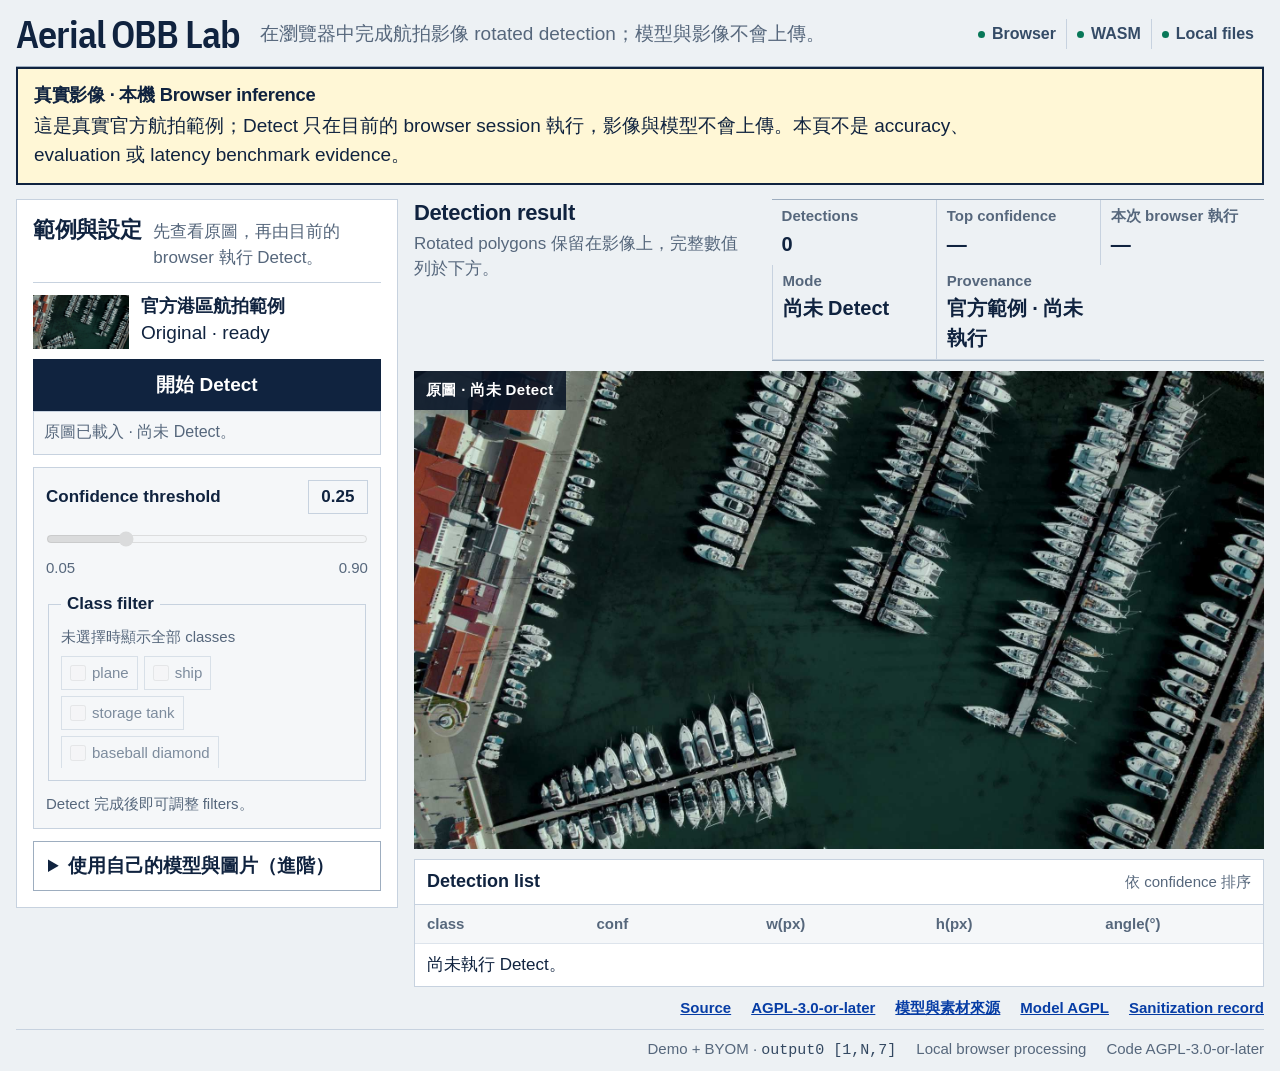
==== commit 8a62d10c: "feat: unify real-image result presentation" ====
--- a/demo/web/index.html
+++ b/demo/web/index.html
@@ -43,13 +43,13 @@
         </article>
         <p id="status" class="status" role="status" aria-live="polite">原圖已載入 · 尚未 Detect。</p>
         <button id="runtimeRetryBtn" class="runtime-retry" type="button" hidden>重試載入 Browser runtime</button>
-        <div id="resultControls" class="result-controls" hidden>
+        <div id="resultControls" class="result-controls" data-ready="false" aria-disabled="true">
           <div class="control-block threshold-control">
             <div class="control-label-row">
               <label for="confSlider">Confidence threshold</label>
               <output id="confVal" for="confSlider">0.25</output>
             </div>
-            <input id="confSlider" name="confidence" type="range" min="0.05" max="0.9" step="0.05" value="0.25" />
+            <input id="confSlider" name="confidence" type="range" min="0.05" max="0.9" step="0.05" value="0.25" disabled />
             <div class="range-scale" aria-hidden="true"><span>0.05</span><span>0.90</span></div>
           </div>
           <fieldset id="classFilter" class="class-filter">
@@ -57,6 +57,7 @@
             <p>未選擇時顯示全部 classes</p>
             <div id="classList" class="class-list"></div>
           </fieldset>
+          <p id="filterAvailability">Detect 完成後即可調整 filters。</p>
         </div>
         <details id="byomPanel" class="byom-panel">
           <summary>使用自己的模型與圖片（進階）</summary>
@@ -118,7 +119,9 @@
                   <th scope="col">h(px)</th><th scope="col">angle(°)</th>
                 </tr>
               </thead>
-              <tbody id="resultsBody"></tbody>
+              <tbody id="resultsBody">
+                <tr data-empty="true"><td colspan="5">尚未執行 Detect。</td></tr>
+              </tbody>
             </table>
           </div>
         </section>
--- a/demo/web/style.css
+++ b/demo/web/style.css
@@ -242,9 +242,12 @@
 .result-viewport {
   position: relative;
   display: grid;
-  min-height: 410px;
+  aspect-ratio: 16 / 9;
+  min-height: min(410px, 68vh);
+  max-height: 68vh;
   overflow: hidden;
-  border: 1px solid var(--canvas-line);
+  outline: 1px solid var(--canvas-line);
+  outline-offset: -1px;
   background: var(--canvas);
 }
 
@@ -252,8 +255,13 @@
 .canvas-frame {
   grid-area: 1 / 1;
   width: 100%;
-  min-height: 410px;
-  margin: 0;
+  height: 100%;
+  min-height: 0;
+  margin: 0;
+}
+
+.viewport-original {
+  position: relative;
 }
 
 .viewport-original figcaption {
@@ -271,10 +279,12 @@
 
 .viewport-original img,
 .canvas-frame canvas {
+  position: absolute;
+  inset: 0;
   display: block;
   width: 100%;
   height: 100%;
-  max-height: 68vh;
+  max-height: none;
   object-fit: contain;
 }
 
@@ -643,6 +653,11 @@
   min-width: 0;
 }
 
+.class-list label:has(input:disabled) {
+  cursor: not-allowed;
+  opacity: 0.62;
+}
+
 .result-controls {
   display: grid;
   grid-template-columns: minmax(0, 1fr);
@@ -651,6 +666,22 @@
   padding: 12px;
   border: 1px solid var(--line);
   background: var(--surface);
+}
+
+.result-controls[data-ready="false"] {
+  background: var(--surface-muted);
+}
+
+.result-controls :disabled {
+  cursor: not-allowed;
+  opacity: 0.62;
+}
+
+#filterAvailability {
+  grid-column: 1 / -1;
+  margin: 0;
+  color: var(--muted);
+  font-size: 15px;
 }
 
 .result-controls .control-block,
@@ -939,9 +970,8 @@
     min-height: 0;
   }
 
-  .canvas-frame,
-  canvas {
-    min-height: 320px;
+  .result-viewport {
+    min-height: min(320px, 68vh);
   }
 
   footer {
@@ -972,9 +1002,8 @@
     justify-content: flex-start;
   }
 
-  .canvas-frame,
-  canvas {
-    min-height: 250px;
+  .result-viewport {
+    min-height: 0;
   }
 }
 
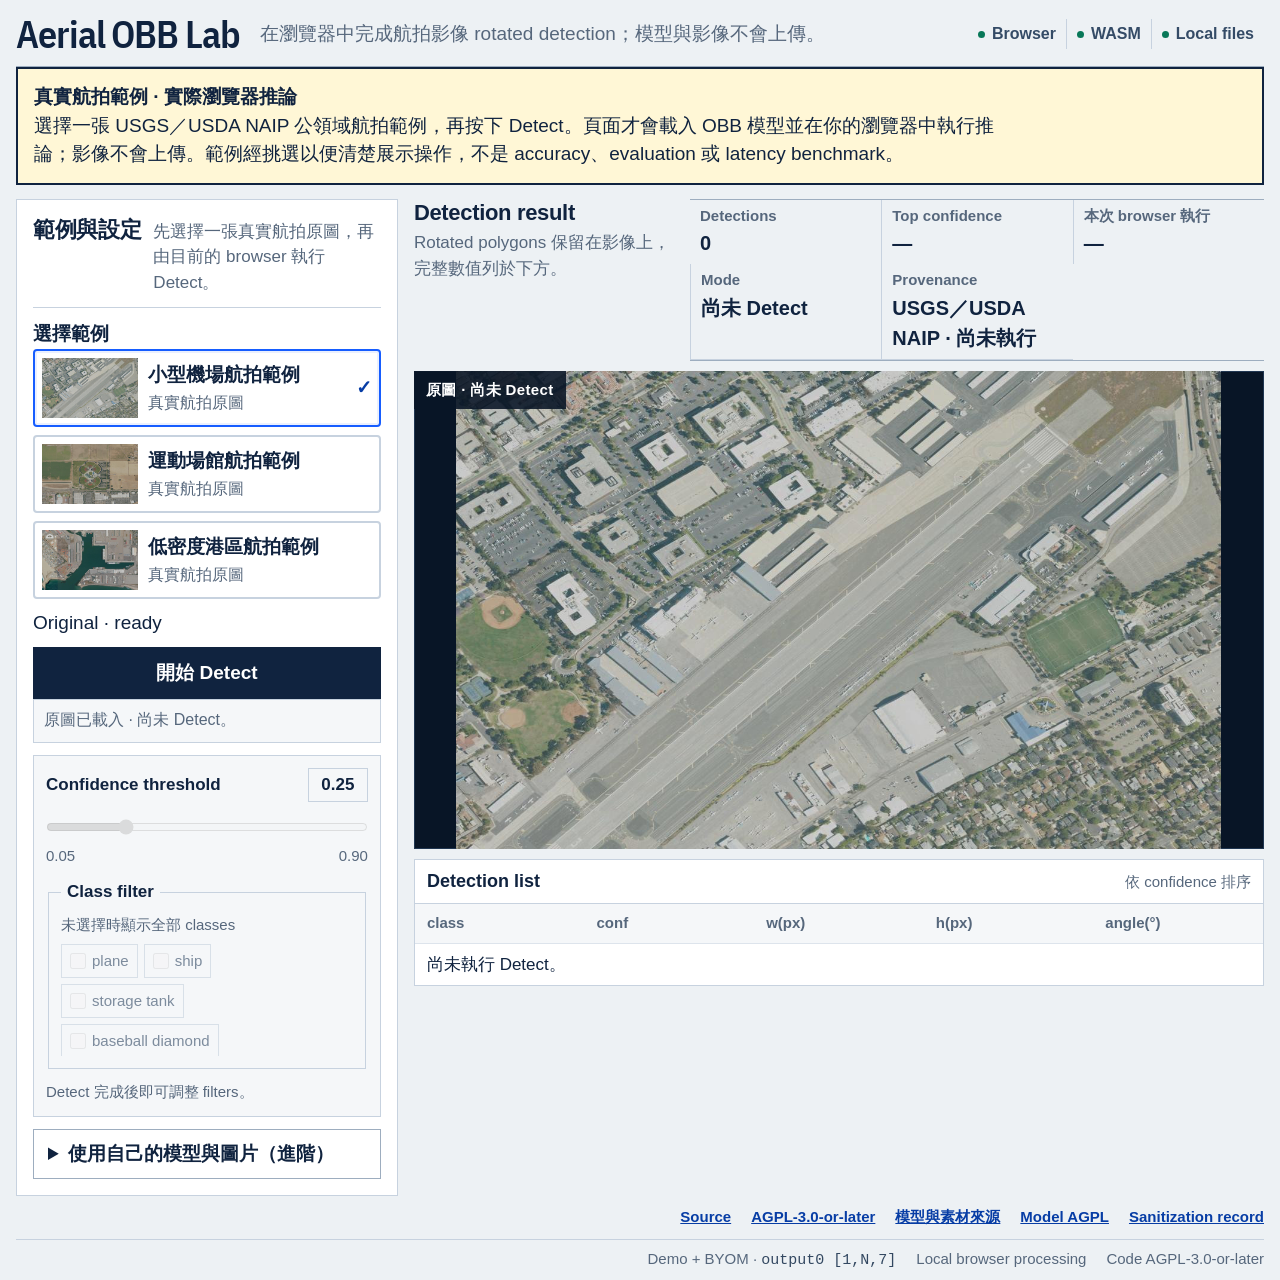
==== commit 8ff057f0: "feat: add curated real-image sample gallery" ====
--- a/demo/web/index.html
+++ b/demo/web/index.html
@@ -24,8 +24,8 @@
   </header>
 
   <section id="claimBoundary" class="claim-boundary" aria-labelledby="claimTitle">
-    <h2 id="claimTitle">真實影像 · 本機 Browser inference</h2>
-    <p>這是真實官方航拍範例；Detect 只在目前的 browser session 執行，影像與模型不會上傳。本頁不是 accuracy、evaluation 或 latency benchmark evidence。</p>
+    <strong id="claimTitle">真實航拍範例 · 實際瀏覽器推論</strong>
+    <p>選擇一張 USGS／USDA NAIP 公領域航拍範例，再按下 Detect。頁面才會載入 OBB 模型並在你的瀏覽器中執行推論；影像不會上傳。範例經挑選以便清楚展示操作，不是 accuracy、evaluation 或 latency benchmark。</p>
   </section>
 
   <main id="mainContent" tabindex="-1">
@@ -33,11 +33,25 @@
       <aside id="controlRail" class="control-rail" aria-labelledby="controlsTitle">
         <div class="rail-heading">
           <h2 id="controlsTitle">範例與設定</h2>
-          <p>先查看原圖，再由目前的 browser 執行 Detect。</p>
+          <p>先選擇一張真實航拍原圖，再由目前的 browser 執行 Detect。</p>
         </div>
-        <article id="sampleCard" class="sample-card" aria-labelledby="sampleTitle">
-          <img id="sampleThumbnail" src="samples/boats.jpg" alt="" aria-hidden="true" />
-          <div><h3 id="sampleTitle">官方港區航拍範例</h3><p id="sampleState">Original · ready</p></div>
+        <article id="sampleCard" class="sample-card" aria-labelledby="sampleSelector">
+          <fieldset id="sampleSelector" class="sample-selector">
+            <legend>選擇範例</legend>
+            <button class="sample-option" type="button" name="demo-sample" value="airfield" data-sample-id="airfield" aria-pressed="true">
+              <img src="samples/airfield.jpg" alt="小型機場航拍原圖縮圖" width="96" height="60" />
+              <span><strong>小型機場航拍範例</strong><small>真實航拍原圖</small></span>
+            </button>
+            <button class="sample-option" type="button" name="demo-sample" value="sports-complex" data-sample-id="sports-complex" aria-pressed="false">
+              <img src="samples/sports-complex.jpg" alt="運動場館航拍原圖縮圖" width="96" height="60" />
+              <span><strong>運動場館航拍範例</strong><small>真實航拍原圖</small></span>
+            </button>
+            <button class="sample-option" type="button" name="demo-sample" value="harbor" data-sample-id="harbor" aria-pressed="false">
+              <img src="samples/harbor.jpg" alt="低密度港區航拍原圖縮圖" width="96" height="60" />
+              <span><strong>低密度港區航拍範例</strong><small>真實航拍原圖</small></span>
+            </button>
+          </fieldset>
+          <p id="sampleState">Original · ready</p>
           <button id="demoDetectBtn" type="button" aria-describedby="claimTitle">開始 Detect</button>
           <button id="viewToggleBtn" class="secondary-action" type="button" hidden>查看原圖</button>
         </article>
@@ -91,14 +105,14 @@
             <div><dt>Top confidence</dt><dd id="summaryTop">—</dd></div>
             <div><dt>本次 browser 執行</dt><dd id="runtimeValue">—</dd></div>
             <div class="mode-entry"><dt>Mode</dt><dd id="modeBadge">尚未 Detect</dd></div>
-            <div class="mode-entry"><dt>Provenance</dt><dd id="provenanceValue">官方範例 · 尚未執行</dd></div>
+            <div class="mode-entry"><dt>Provenance</dt><dd id="provenanceValue">USGS／USDA NAIP · 尚未執行</dd></div>
           </dl>
         </div>
         <div id="resultViewport" class="result-viewport">
           <figure id="demoFigure" class="viewport-original">
             <figcaption id="demoFigureLabel">原圖 · 尚未 Detect</figcaption>
-            <img id="demoOriginalImage" src="samples/boats.jpg" width="1920" height="1080"
-                 alt="海面與碼頭附近的多艘船隻航拍影像" />
+            <img id="demoOriginalImage" src="samples/airfield.jpg" width="1280" height="800"
+                 alt="小型機場的真實航拍原圖" />
             <img id="viewportByomImage" hidden alt="使用者選擇的航拍影像" />
           </figure>
           <div class="canvas-frame" id="canvasFrame" hidden>
--- a/demo/web/style.css
+++ b/demo/web/style.css
@@ -217,8 +217,7 @@
 
 .sample-card {
   display: grid;
-  grid-template-columns: 96px minmax(0, 1fr);
-  gap: 10px 12px;
+  gap: 10px;
   margin-top: 12px;
 }
 
@@ -227,17 +226,43 @@
   grid-column: 1 / -1;
 }
 
-#sampleThumbnail {
-  width: 96px;
-  aspect-ratio: 16 / 9;
-  object-fit: contain;
-  background: var(--canvas);
-}
-
-.sample-card h3,
 .sample-card p {
   margin: 0;
 }
+
+.sample-selector {
+  display: grid;
+  gap: 8px;
+  min-width: 0;
+  margin: 0;
+  padding: 0;
+  border: 0;
+}
+
+.sample-selector legend { font-weight: 700; padding: 0; }
+
+.sample-option {
+  display: grid;
+  grid-template-columns: 96px minmax(0, 1fr) 16px;
+  align-items: center;
+  gap: 10px;
+  width: 100%;
+  min-height: 76px;
+  padding: 7px;
+  border: 2px solid var(--line);
+  border-radius: 4px;
+  background: var(--surface);
+  color: var(--ink);
+  text-align: left;
+  cursor: pointer;
+}
+
+.sample-option img { width: 96px; height: 60px; object-fit: contain; background: var(--canvas); }
+.sample-option span { display: grid; gap: 2px; min-width: 0; }
+.sample-option small { color: var(--muted); }
+.sample-option[aria-pressed="true"] { border-color: var(--accent); box-shadow: inset 0 0 0 2px var(--accent-soft); }
+.sample-option[aria-pressed="true"]::after { content: "✓"; font-weight: 800; color: var(--accent-ink); }
+.sample-option:focus-visible { outline: 3px solid var(--focus); outline-offset: 2px; }
 
 .result-viewport {
   position: relative;
@@ -924,7 +949,7 @@
   }
 }
 
-@media (max-width: 900px) {
+@media (max-width: 959px) {
   .page-shell {
     width: calc(100% - 20px);
     padding-top: 10px;
@@ -952,22 +977,79 @@
   }
 
   .workbench {
-    grid-template-columns: minmax(0, 1fr);
+    display: flex;
+    flex-direction: column;
+    align-items: stretch;
     gap: 14px;
     margin-top: 12px;
   }
 
-  .result-workspace {
-    display: block;
-  }
-
-  .control-rail {
+  #controlRail,
+  #resultWorkspace,
+  .result-heading {
+    display: contents;
+  }
+
+  .rail-heading {
+    order: 1;
+    padding: 14px;
+    border: 1px solid var(--line);
+    background: var(--surface);
+  }
+
+  .sample-card {
+    order: 2;
+    margin-top: 0;
+    padding: 14px;
+    border: 1px solid var(--line);
+    background: var(--surface);
+  }
+
+  .sample-option { grid-template-columns: 96px minmax(0, 1fr) 16px; }
+
+  #status {
+    order: 3;
+    margin: 0;
+  }
+
+  #runtimeRetryBtn {
+    order: 4;
+    margin: 0;
+  }
+
+  .result-heading-copy {
+    order: 5;
+    padding: 14px;
+    border: 1px solid var(--line);
+    background: var(--surface);
+  }
+
+  #resultViewport {
+    order: 6;
+  }
+
+  .result-summary {
+    order: 7;
     width: 100%;
-    padding: 14px;
-  }
-
-  .result-heading {
-    min-height: 0;
+    margin-top: 0;
+    background: var(--surface);
+  }
+
+  #resultControls {
+    order: 8;
+    margin-top: 0;
+  }
+
+  .detections {
+    order: 9;
+    width: 100%;
+    min-width: 0;
+    margin-top: 0;
+  }
+
+  #byomPanel {
+    order: 10;
+    margin-top: 0;
   }
 
   .result-viewport {
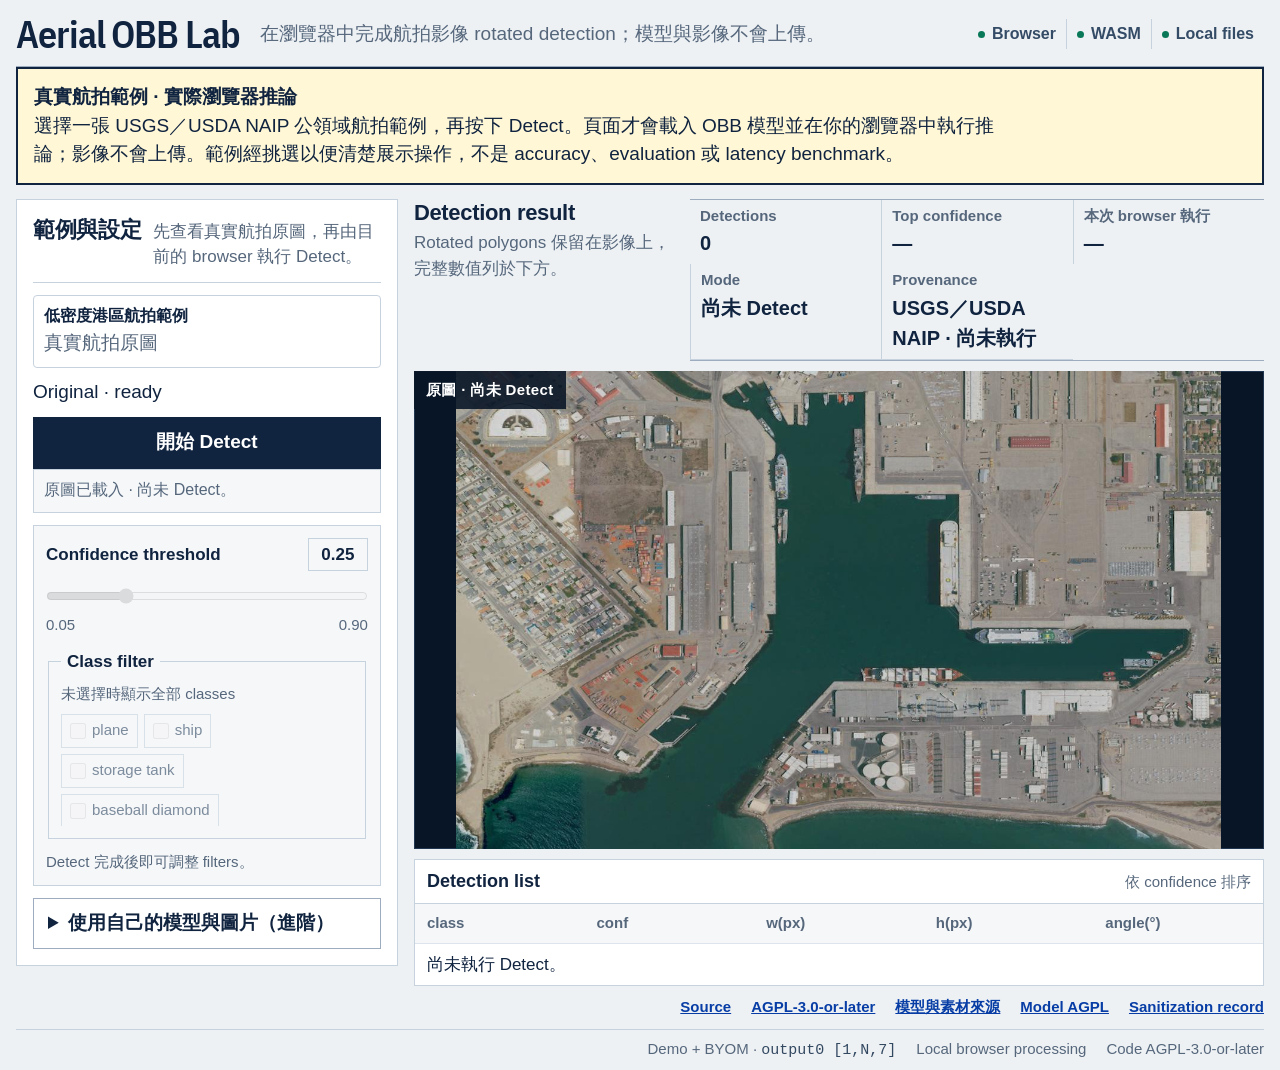
==== commit b84077af: "feat: ship single-harbor browser demo" ====
--- a/demo/web/index.html
+++ b/demo/web/index.html
@@ -33,24 +33,13 @@
       <aside id="controlRail" class="control-rail" aria-labelledby="controlsTitle">
         <div class="rail-heading">
           <h2 id="controlsTitle">範例與設定</h2>
-          <p>先選擇一張真實航拍原圖，再由目前的 browser 執行 Detect。</p>
+          <p>先查看真實航拍原圖，再由目前的 browser 執行 Detect。</p>
         </div>
-        <article id="sampleCard" class="sample-card" aria-labelledby="sampleSelector">
-          <fieldset id="sampleSelector" class="sample-selector">
-            <legend>選擇範例</legend>
-            <button class="sample-option" type="button" name="demo-sample" value="airfield" data-sample-id="airfield" aria-pressed="true">
-              <img src="samples/airfield.jpg" alt="小型機場航拍原圖縮圖" width="96" height="60" />
-              <span><strong>小型機場航拍範例</strong><small>真實航拍原圖</small></span>
-            </button>
-            <button class="sample-option" type="button" name="demo-sample" value="sports-complex" data-sample-id="sports-complex" aria-pressed="false">
-              <img src="samples/sports-complex.jpg" alt="運動場館航拍原圖縮圖" width="96" height="60" />
-              <span><strong>運動場館航拍範例</strong><small>真實航拍原圖</small></span>
-            </button>
-            <button class="sample-option" type="button" name="demo-sample" value="harbor" data-sample-id="harbor" aria-pressed="false">
-              <img src="samples/harbor.jpg" alt="低密度港區航拍原圖縮圖" width="96" height="60" />
-              <span><strong>低密度港區航拍範例</strong><small>真實航拍原圖</small></span>
-            </button>
-          </fieldset>
+        <article id="sampleCard" class="sample-card" aria-labelledby="demoSampleTitle">
+          <div class="demo-sample-identity">
+            <h3 id="demoSampleTitle">低密度港區航拍範例</h3>
+            <p id="demoSampleKind">真實航拍原圖</p>
+          </div>
           <p id="sampleState">Original · ready</p>
           <button id="demoDetectBtn" type="button" aria-describedby="claimTitle">開始 Detect</button>
           <button id="viewToggleBtn" class="secondary-action" type="button" hidden>查看原圖</button>
@@ -111,8 +100,8 @@
         <div id="resultViewport" class="result-viewport">
           <figure id="demoFigure" class="viewport-original">
             <figcaption id="demoFigureLabel">原圖 · 尚未 Detect</figcaption>
-            <img id="demoOriginalImage" src="samples/airfield.jpg" width="1280" height="800"
-                 alt="小型機場的真實航拍原圖" />
+            <img id="demoOriginalImage" src="samples/harbor.jpg" width="1280" height="800"
+                 alt="低密度港區的真實航拍原圖" />
             <img id="viewportByomImage" hidden alt="使用者選擇的航拍影像" />
           </figure>
           <div class="canvas-frame" id="canvasFrame" hidden>
--- a/demo/web/style.css
+++ b/demo/web/style.css
@@ -230,39 +230,18 @@
   margin: 0;
 }
 
-.sample-selector {
-  display: grid;
-  gap: 8px;
-  min-width: 0;
-  margin: 0;
-  padding: 0;
-  border: 0;
-}
-
-.sample-selector legend { font-weight: 700; padding: 0; }
-
-.sample-option {
-  display: grid;
-  grid-template-columns: 96px minmax(0, 1fr) 16px;
-  align-items: center;
-  gap: 10px;
-  width: 100%;
-  min-height: 76px;
-  padding: 7px;
-  border: 2px solid var(--line);
+.demo-sample-identity {
+  display: grid;
+  gap: 2px;
+  margin: 0;
+  padding: 10px;
+  border: 1px solid var(--line);
   border-radius: 4px;
   background: var(--surface);
-  color: var(--ink);
-  text-align: left;
-  cursor: pointer;
-}
-
-.sample-option img { width: 96px; height: 60px; object-fit: contain; background: var(--canvas); }
-.sample-option span { display: grid; gap: 2px; min-width: 0; }
-.sample-option small { color: var(--muted); }
-.sample-option[aria-pressed="true"] { border-color: var(--accent); box-shadow: inset 0 0 0 2px var(--accent-soft); }
-.sample-option[aria-pressed="true"]::after { content: "✓"; font-weight: 800; color: var(--accent-ink); }
-.sample-option:focus-visible { outline: 3px solid var(--focus); outline-offset: 2px; }
+}
+
+.demo-sample-identity h3 { margin: 0; font-size: 1rem; }
+.demo-sample-identity p { color: var(--muted); }
 
 .result-viewport {
   position: relative;
@@ -1005,8 +984,6 @@
     background: var(--surface);
   }
 
-  .sample-option { grid-template-columns: 96px minmax(0, 1fr) 16px; }
-
   #status {
     order: 3;
     margin: 0;
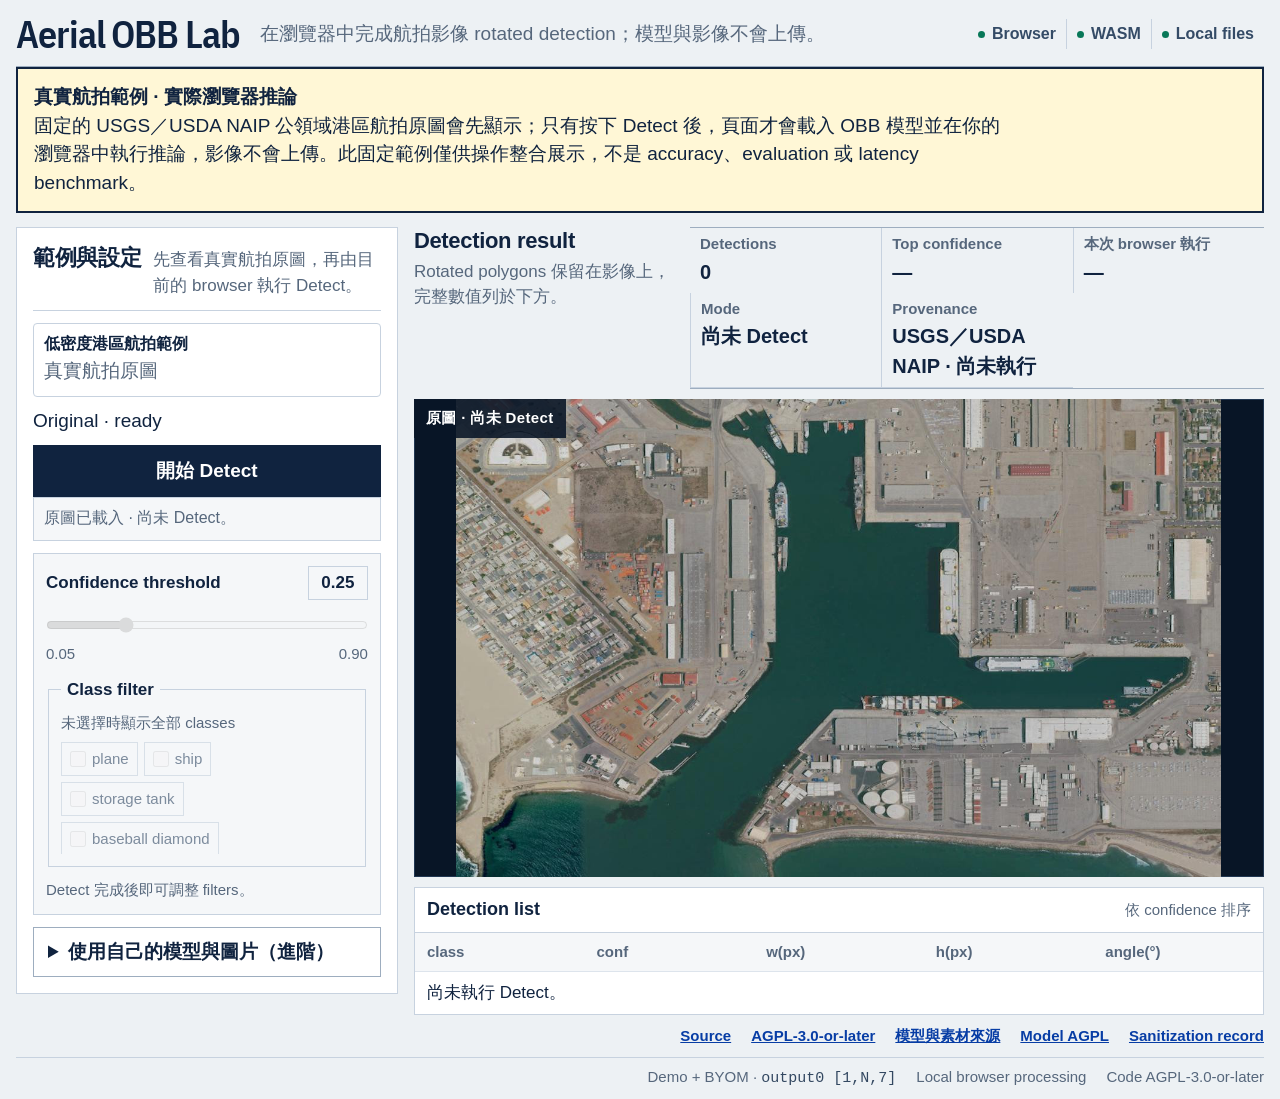
==== commit bf38091c: "fix: harden harbor staging and claim banner" ====
--- a/demo/web/index.html
+++ b/demo/web/index.html
@@ -25,7 +25,7 @@
 
   <section id="claimBoundary" class="claim-boundary" aria-labelledby="claimTitle">
     <strong id="claimTitle">真實航拍範例 · 實際瀏覽器推論</strong>
-    <p>選擇一張 USGS／USDA NAIP 公領域航拍範例，再按下 Detect。頁面才會載入 OBB 模型並在你的瀏覽器中執行推論；影像不會上傳。範例經挑選以便清楚展示操作，不是 accuracy、evaluation 或 latency benchmark。</p>
+    <p>固定的 USGS／USDA NAIP 公領域港區航拍原圖會先顯示；只有按下 Detect 後，頁面才會載入 OBB 模型並在你的瀏覽器中執行推論，影像不會上傳。此固定範例僅供操作整合展示，不是 accuracy、evaluation 或 latency benchmark。</p>
   </section>
 
   <main id="mainContent" tabindex="-1">
